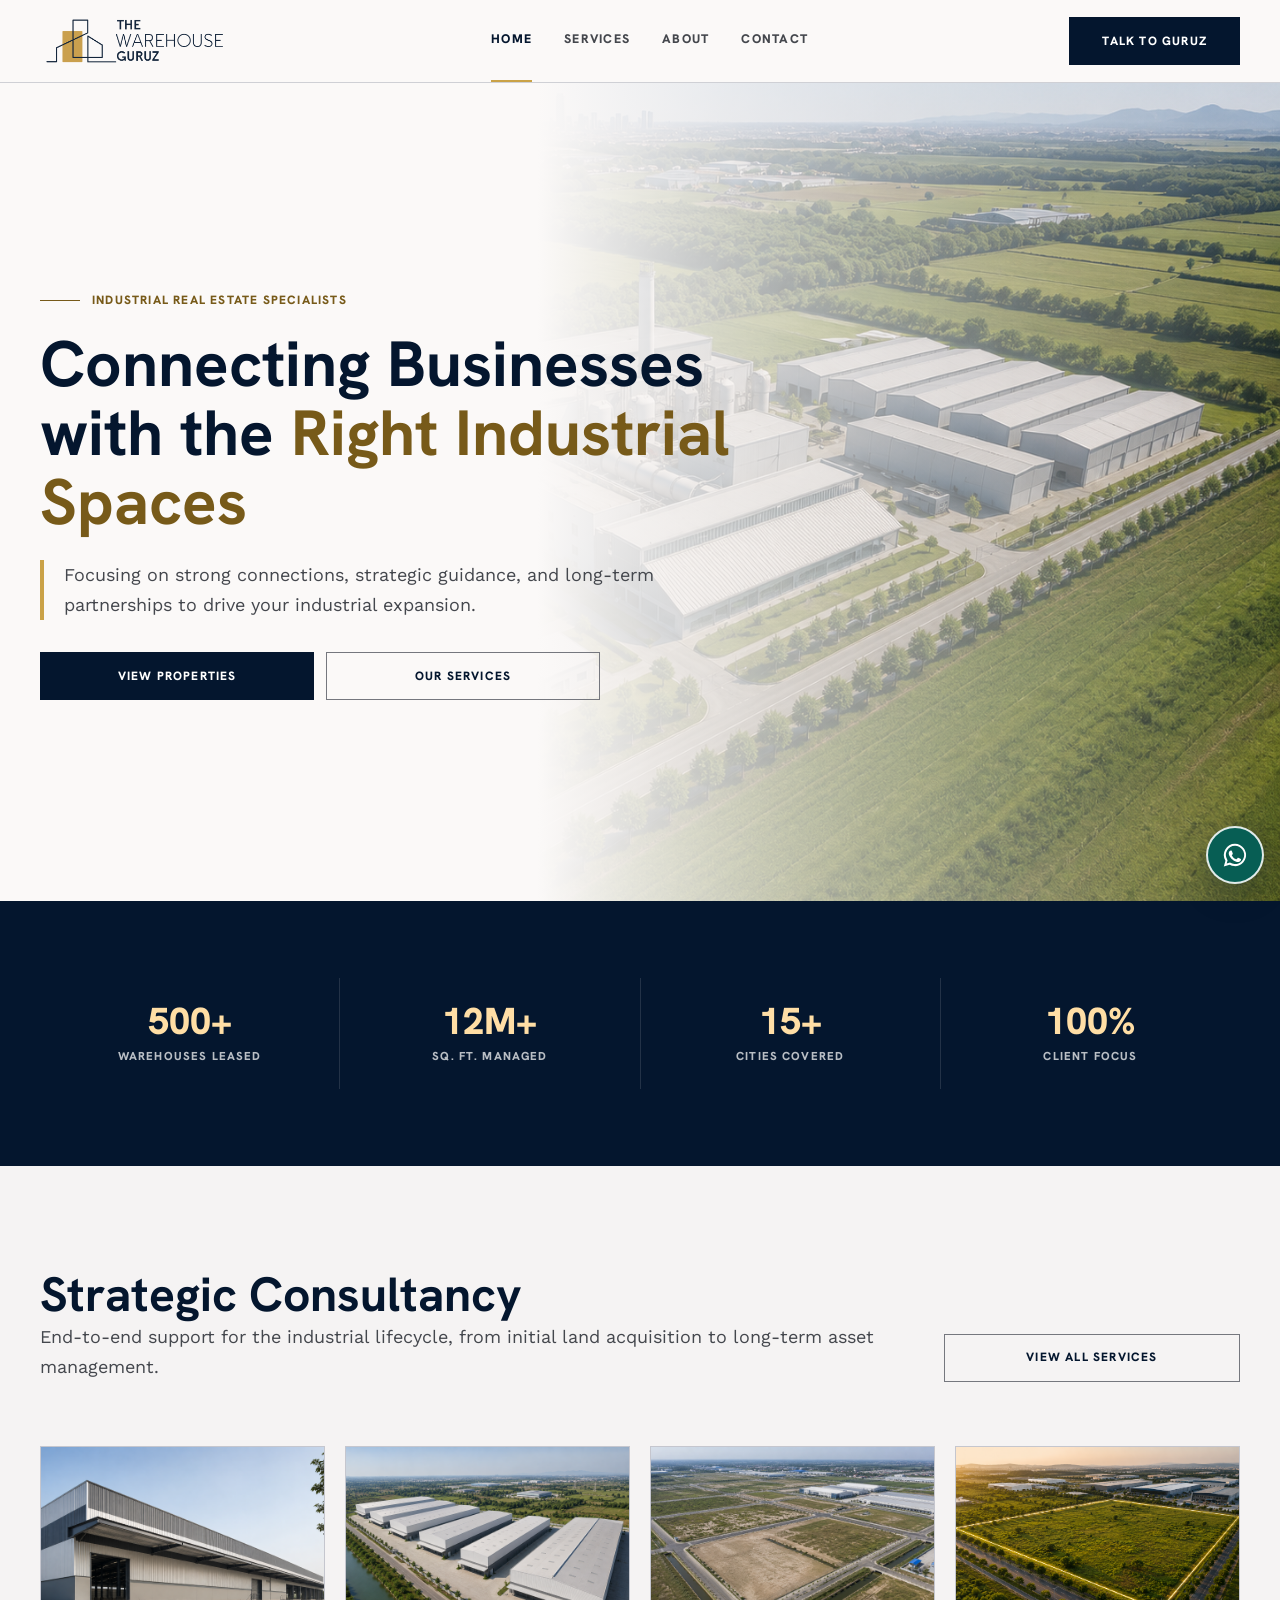
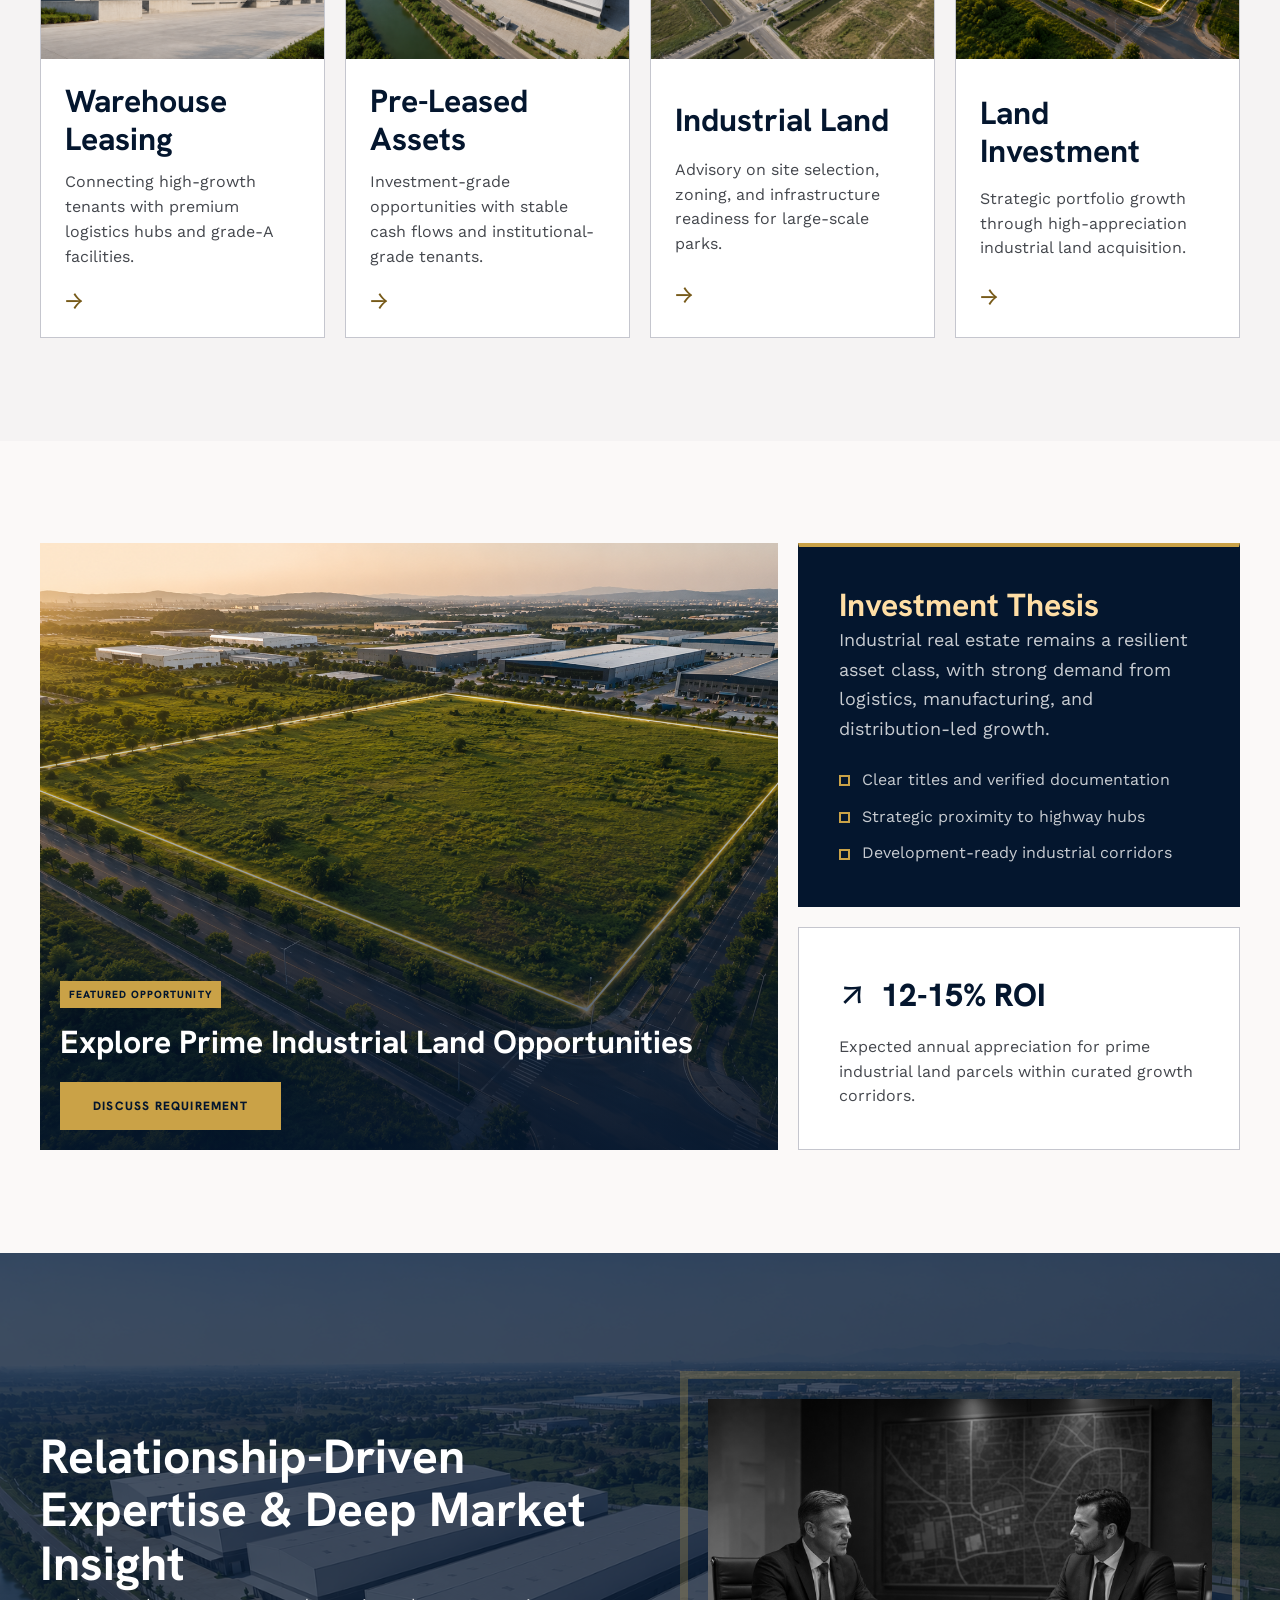
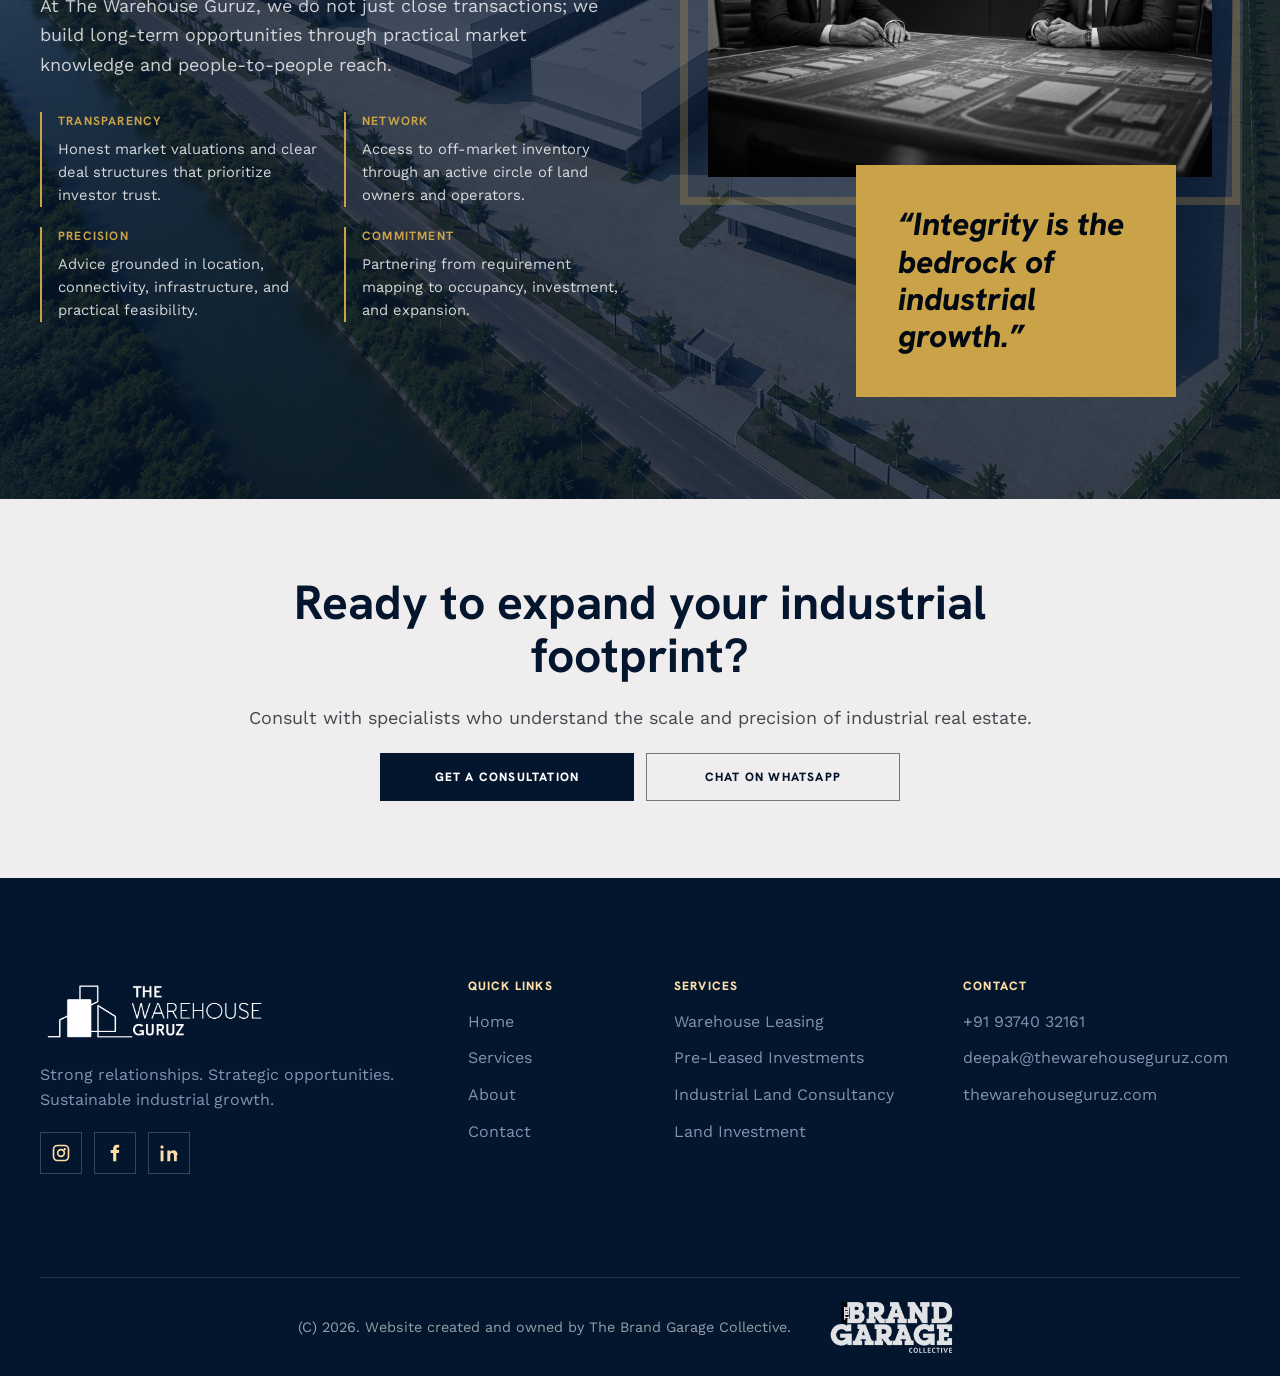
==== index.html @ d519ac79 "Initial website build" ====
<!DOCTYPE html>
<!-- Website created by MDnoob (https://github.com/MDnoob) for The Brand Garage Collective. -->
<html lang="en">
  <head>
    <meta charset="utf-8" />
    <meta name="viewport" content="width=device-width, initial-scale=1" />
    <meta
      name="description"
      content="The Warehouse Guruz connects businesses and investors with warehouse leasing, industrial land, pre-leased assets, and strategic real estate guidance across India."
    />
    <title>The Warehouse Guruz | Industrial Real Estate Specialists</title>
    <link rel="icon" type="image/png" sizes="256x256" href="./favicon-v3.png?v=20260601b" />
    <link rel="shortcut icon" href="./favicon.ico?v=20260601b" />
    <link rel="apple-touch-icon" href="./favicon-v3.png?v=20260601b" />
    <link rel="preconnect" href="https://fonts.googleapis.com" />
    <link rel="preconnect" href="https://fonts.gstatic.com" crossorigin />
    <link
      href="https://fonts.googleapis.com/css2?family=Hanken+Grotesk:wght@400;600;700;800&family=Work+Sans:wght@400;500;600;700&display=swap"
      rel="stylesheet"
    />
    <link rel="stylesheet" href="styles.css" />
    <script src="script.js" defer></script>
  </head>
  <body data-page="home">
    <a class="skip-link" href="#main">Skip to content</a>
    <header class="site-header">
      <div class="container nav">
        <a class="brand" href="index.html" aria-label="The Warehouse Guruz home">
          <img class="brand-logo" src="assets/logo/the-warehouse-guruz-logo.png" alt="The Warehouse Guruz" />
        </a>
        <nav class="nav-links" id="site-navigation" data-nav-links aria-label="Primary navigation">
          <a class="nav-link" href="index.html" data-nav="home">Home</a>
          <a class="nav-link" href="services.html" data-nav="services">Services</a>
          <a class="nav-link" href="index.html#about">About</a>
          <a class="nav-link" href="contact.html" data-nav="contact">Contact</a>
        </nav>
        <div class="nav-actions">
          <a class="btn btn-primary nav-cta" href="contact.html">Talk to Guruz</a>
          <button
            class="mobile-menu-button"
            type="button"
            aria-label="Toggle navigation"
            aria-controls="site-navigation"
            aria-expanded="false"
            data-menu-button
          >
            <span class="mobile-menu-icon" aria-hidden="true"><span></span></span>
          </button>
        </div>
      </div>
    </header>

    <main id="main">
      <section class="hero">
        <div class="hero-media" aria-hidden="true">
          <img
            src="assets/images/industrial-park-hero.png"
            alt=""
            fetchpriority="high"
          />
        </div>
        <div class="container hero-content">
          <div class="hero-copy reveal">
            <span class="eyebrow">Industrial Real Estate Specialists</span>
            <h1>Connecting Businesses with the <span>Right Industrial Spaces</span></h1>
            <p class="lead">
              Focusing on strong connections, strategic guidance, and long-term partnerships to drive your industrial expansion.
            </p>
            <div class="hero-actions">
              <a class="btn btn-primary" href="contact.html">View Properties</a>
              <a class="btn btn-outline" href="services.html">Our Services</a>
            </div>
          </div>
        </div>
      </section>

      <section class="stats-band section-tight" aria-label="The Warehouse Guruz at a glance">
        <div class="container stats-grid">
          <div class="stat">
            <div class="stat-value">500+</div>
            <div class="stat-label">Warehouses Leased</div>
          </div>
          <div class="stat">
            <div class="stat-value">12M+</div>
            <div class="stat-label">Sq. Ft. Managed</div>
          </div>
          <div class="stat">
            <div class="stat-value">15+</div>
            <div class="stat-label">Cities Covered</div>
          </div>
          <div class="stat">
            <div class="stat-value">100%</div>
            <div class="stat-label">Client Focus</div>
          </div>
        </div>
      </section>

      <section class="services-preview section">
        <div class="container">
          <div class="section-header split reveal">
            <div>
              <h2>Strategic Consultancy</h2>
              <p class="lead">
                End-to-end support for the industrial lifecycle, from initial land acquisition to long-term asset management.
              </p>
            </div>
            <a class="btn btn-outline" href="Services.html">View All Services</a>
          </div>

          <div class="service-card-grid">
            <a class="service-card reveal" href="services.html#warehouse-leasing">
              <span class="service-card-media">
                <img
                  src="assets/images/warehouse-loading-bay.png"
                  alt="Modern warehouse loading bay for leasing requirements"
                  loading="lazy"
                />
              </span>
              <span class="service-card-body">
                <h3>Warehouse Leasing</h3>
                <span class="text-muted">Connecting high-growth tenants with premium logistics hubs and grade-A facilities.</span>
                <span class="card-arrow" aria-hidden="true">→</span>
              </span>
            </a>

            <a class="service-card reveal" href="services.html#pre-leased-investments">
              <span class="service-card-media">
                <img
                  src="assets/images/logistics-warehouse-campus.png"
                  alt="Large industrial facility suited for pre-leased investment assets"
                  loading="lazy"
                />
              </span>
              <span class="service-card-body">
                <h3>Pre-Leased Assets</h3>
                <span class="text-muted">Investment-grade opportunities with stable cash flows and institutional-grade tenants.</span>
                <span class="card-arrow" aria-hidden="true">→</span>
              </span>
            </a>

            <a class="service-card reveal" href="services.html#industrial-land-consultancy">
              <span class="service-card-media">
                <img
                  src="assets/images/industrial-land-parcels.png"
                  alt="Aerial industrial land parcels for site selection consultancy"
                  loading="lazy"
                />
              </span>
              <span class="service-card-body">
                <h3>Industrial Land</h3>
                <span class="text-muted">Advisory on site selection, zoning, and infrastructure readiness for large-scale parks.</span>
                <span class="card-arrow" aria-hidden="true">→</span>
              </span>
            </a>

            <a class="service-card reveal" href="services.html#land-investment-opportunities">
              <span class="service-card-media">
                <img
                  src="assets/images/industrial-land-highlight.png"
                  alt="Marked industrial land investment plot beside logistics corridors"
                  loading="lazy"
                />
              </span>
              <span class="service-card-body">
                <h3>Land Investment</h3>
                <span class="text-muted">Strategic portfolio growth through high-appreciation industrial land acquisition.</span>
                <span class="card-arrow" aria-hidden="true">→</span>
              </span>
            </a>
          </div>
        </div>
      </section>

      <section class="section">
        <div class="container opportunity-grid">
          <div class="opportunity-media reveal">
            <img
              src="assets/images/industrial-land-highlight.png"
              alt="Industrial land investment opportunity with marked plot boundary"
              loading="lazy"
            />
            <div class="opportunity-caption">
              <span class="tag">Featured Opportunity</span>
              <h3>Explore Prime Industrial Land Opportunities</h3>
              <a class="btn btn-secondary" href="contact.html">Discuss Requirement</a>
            </div>
          </div>
          <div class="opportunity-panels">
            <div class="panel dark reveal">
              <h3>Investment Thesis</h3>
              <p class="lead">
                Industrial real estate remains a resilient asset class, with strong demand from logistics, manufacturing, and distribution-led growth.
              </p>
              <ul class="check-list">
                <li>Clear titles and verified documentation</li>
                <li>Strategic proximity to highway hubs</li>
                <li>Development-ready industrial corridors</li>
              </ul>
            </div>
            <div class="panel reveal">
              <div class="metric">
                <span class="metric-icon" aria-hidden="true">↗</span>
                <div class="metric-value">12-15% ROI</div>
              </div>
              <p class="text-muted">Expected annual appreciation for prime industrial land parcels within curated growth corridors.</p>
            </div>
          </div>
        </div>
      </section>

      <section class="about-band section" id="about">
        <div class="about-bg" aria-hidden="true">
          <img src="assets/images/logistics-warehouse-campus.png" alt="" loading="lazy" />
        </div>
        <div class="container about-content">
          <div class="about-copy reveal">
            <h2>Relationship-Driven Expertise &amp; Deep Market Insight</h2>
            <p class="lead">
              At The Warehouse Guruz, we do not just close transactions; we build long-term opportunities through practical market knowledge and people-to-people reach.
            </p>
            <div class="values-grid">
              <div class="value-item">
                <strong>Transparency</strong>
                <p>Honest market valuations and clear deal structures that prioritize investor trust.</p>
              </div>
              <div class="value-item">
                <strong>Network</strong>
                <p>Access to off-market inventory through an active circle of land owners and operators.</p>
              </div>
              <div class="value-item">
                <strong>Precision</strong>
                <p>Advice grounded in location, connectivity, infrastructure, and practical feasibility.</p>
              </div>
              <div class="value-item">
                <strong>Commitment</strong>
                <p>Partnering from requirement mapping to occupancy, investment, and expansion.</p>
              </div>
            </div>
          </div>
          <div class="about-visual reveal">
            <div class="about-frame">
              <img
                src="assets/images/relationship-boardroom.png"
                alt="Two industrial real estate advisors reviewing a strategic site map"
                loading="eager"
              />
            </div>
            <div class="quote-card">
              <blockquote>“Integrity is the bedrock of industrial growth.”</blockquote>
            </div>
          </div>
        </div>
      </section>

      <section class="cta-band section-tight">
        <div class="container cta-inner reveal">
          <h2>Ready to expand your industrial footprint?</h2>
          <p class="lead">Consult with specialists who understand the scale and precision of industrial real estate.</p>
          <div class="cta-actions">
            <a class="btn btn-primary" href="contact.html">Get a Consultation</a>
            <a class="btn btn-outline" data-whatsapp href="https://wa.me/919374032161">Chat on WhatsApp</a>
          </div>
        </div>
      </section>
    </main>

    <footer class="site-footer">
      <div class="container footer-grid">
        <div class="footer-brand">
          <img class="brand-logo footer-logo" src="assets/logo/the-warehouse-guruz-logo.png" alt="The Warehouse Guruz" />
          <p class="footer-text">Strong relationships. Strategic opportunities. Sustainable industrial growth.</p>
          <div class="social-links" aria-label="Social links">
            <a class="social-link" href="https://www.instagram.com/thewarehouseguruz/" target="_blank" rel="noopener" aria-label="The Warehouse Guruz on Instagram">
              <svg viewBox="0 0 24 24" aria-hidden="true"><path d="M7.75 2h8.5A5.76 5.76 0 0 1 22 7.75v8.5A5.76 5.76 0 0 1 16.25 22h-8.5A5.76 5.76 0 0 1 2 16.25v-8.5A5.76 5.76 0 0 1 7.75 2Zm0 2A3.75 3.75 0 0 0 4 7.75v8.5A3.75 3.75 0 0 0 7.75 20h8.5A3.75 3.75 0 0 0 20 16.25v-8.5A3.75 3.75 0 0 0 16.25 4h-8.5Zm8.75 2.1a1.4 1.4 0 1 1 0 2.8 1.4 1.4 0 0 1 0-2.8ZM12 7a5 5 0 1 1 0 10 5 5 0 0 1 0-10Zm0 2a3 3 0 1 0 0 6 3 3 0 0 0 0-6Z" fill="currentColor"/></svg>
            </a>
            <a class="social-link" href="https://www.facebook.com/profile.php?id=61590248348648" target="_blank" rel="noopener" aria-label="The Warehouse Guruz on Facebook">
              <svg viewBox="0 0 24 24" aria-hidden="true"><path d="M14 8.25V6.6c0-.8.55-1.1 1.18-1.1H17V2.2C16.68 2.16 15.58 2 14.3 2 11.62 2 9.8 3.64 9.8 6.66v1.59H6.77V12H9.8v10h3.72V12h3.08l.49-3.75H14Z" fill="currentColor"/></svg>
            </a>
            <a class="social-link" href="https://www.linkedin.com/company/the-warehouse-guruz/about/" target="_blank" rel="noopener" aria-label="The Warehouse Guruz on LinkedIn">
              <svg viewBox="0 0 24 24" aria-hidden="true"><path d="M5.35 8.98H1.9V22h3.45V8.98ZM3.62 3C2.52 3 1.65 3.82 1.65 4.9c0 1.06.85 1.9 1.93 1.9h.03c1.12 0 1.98-.84 1.98-1.9C5.57 3.82 4.73 3 3.62 3ZM22.35 14.54c0-3.99-2.13-5.84-4.98-5.84-2.29 0-3.31 1.26-3.88 2.14V8.98h-3.45c.04 1.22 0 13.02 0 13.02h3.45v-7.27c0-.39.03-.78.14-1.06.31-.78 1-1.59 2.17-1.59 1.53 0 2.14 1.17 2.14 2.88V22h3.45l-.04-7.46Z" fill="currentColor"/></svg>
            </a>
          </div>
        </div>
        <div>
          <h2 class="footer-title">Quick Links</h2>
          <ul class="footer-list">
            <li><a class="footer-link" href="index.html">Home</a></li>
            <li><a class="footer-link" href="services.html">Services</a></li>
            <li><a class="footer-link" href="index.html#about">About</a></li>
            <li><a class="footer-link" href="contact.html">Contact</a></li>
          </ul>
        </div>
        <div>
          <h2 class="footer-title">Services</h2>
          <ul class="footer-list">
            <li><a class="footer-link" href="services.html#warehouse-leasing">Warehouse Leasing</a></li>
            <li><a class="footer-link" href="services.html#pre-leased-investments">Pre-Leased Investments</a></li>
            <li><a class="footer-link" href="services.html#industrial-land-consultancy">Industrial Land Consultancy</a></li>
            <li><a class="footer-link" href="services.html#land-investment-opportunities">Land Investment</a></li>
          </ul>
        </div>
        <div>
          <h2 class="footer-title">Contact</h2>
          <ul class="footer-list">
            <li><a class="footer-contact" href="tel:+919374032161">+91 93740 32161</a></li>
            <li><a class="footer-contact" href="mailto:deepak@thewarehouseguruz.com">deepak@thewarehouseguruz.com</a></li>
            <li><a class="footer-contact" href="https://www.thewarehouseguruz.com" target="_blank" rel="noopener">thewarehouseguruz.com</a></li>
          </ul>
        </div>
      </div>
      <div class="container footer-bottom">
        <span>(C) 2026. Website created and owned by The Brand Garage Collective.</span>
        <img class="creator-logo" src="assets/logo/the-brand-garage-collective-logo.png" alt="The Brand Garage Collective" />
      </div>
    </footer>

    <a class="whatsapp-float" data-whatsapp href="https://wa.me/919374032161" aria-label="Chat with The Warehouse Guruz on WhatsApp">
      <svg viewBox="0 0 32 32" aria-hidden="true" focusable="false">
        <path
          fill="currentColor"
          d="M16.04 3.2A12.75 12.75 0 0 0 5.1 22.5L3.2 29l6.67-1.78A12.76 12.76 0 1 0 16.04 3.2Zm0 2.32a10.43 10.43 0 1 1-5.3 19.41l-.38-.23-3.86 1.03 1.04-3.75-.25-.4A10.43 10.43 0 0 1 16.04 5.52Zm-5.08 5.52c-.23 0-.6.09-.92.44-.32.35-1.2 1.18-1.2 2.87s1.23 3.33 1.4 3.56c.17.23 2.38 3.8 5.88 5.17 2.9 1.14 3.5.91 4.13.85.63-.06 2.03-.83 2.31-1.63.29-.8.29-1.49.2-1.63-.08-.14-.32-.23-.66-.4-.35-.17-2.03-1-2.35-1.12-.32-.12-.55-.17-.78.17-.23.35-.9 1.12-1.1 1.35-.2.23-.4.26-.75.09-.35-.17-1.46-.54-2.78-1.72-1.03-.92-1.72-2.05-1.92-2.4-.2-.35-.02-.54.15-.71.15-.15.35-.4.52-.6.17-.2.23-.35.35-.58.12-.23.06-.43-.03-.6-.09-.17-.78-1.88-1.07-2.58-.28-.67-.57-.58-.78-.59h-.6Z"
        />
      </svg>
    </a>
  </body>
</html>
---- styles.css ----
:root {
  --color-bg: #fbf9f8;
  --color-surface: #ffffff;
  --color-surface-soft: #f5f3f3;
  --color-surface-muted: #efeded;
  --color-text: #1b1c1c;
  --color-muted: #44474d;
  --color-border: #c5c6ce;
  --color-outline: #75777e;
  --color-primary: #04162e;
  --color-primary-soft: #1a2b44;
  --color-primary-muted: #8292b0;
  --color-gold: #caa247;
  --color-gold-dark: #775a19;
  --color-gold-soft: #ffdea5;
  --color-whatsapp: #075e54;
  --shadow-crisp: 0 10px 24px rgba(4, 22, 46, 0.12);
  --container: 1440px;
  --space-1: 0.25rem;
  --space-2: 0.5rem;
  --space-3: 0.75rem;
  --space-4: 1rem;
  --space-5: 1.25rem;
  --space-6: 1.5rem;
  --space-8: 2rem;
  --space-10: 2.5rem;
  --space-12: 3rem;
  --space-16: 4rem;
  --space-20: 5rem;
  --radius: 0;
  --transition: 180ms ease;
  --header-height: 74px;
}

*,
*::before,
*::after {
  box-sizing: border-box;
}

html {
  min-width: 320px;
  scroll-behavior: smooth;
}

body {
  margin: 0;
  background: var(--color-bg);
  color: var(--color-text);
  font-family: "Work Sans", Arial, sans-serif;
  font-size: 16px;
  line-height: 1.55;
  text-rendering: optimizeLegibility;
}

body.nav-open {
  overflow: hidden;
}

img,
svg {
  display: block;
  max-width: 100%;
}

img {
  height: auto;
}

a {
  color: inherit;
  text-decoration: none;
}

button,
input,
select,
textarea {
  font: inherit;
}

button {
  cursor: pointer;
}

:focus-visible {
  outline: 3px solid var(--color-gold);
  outline-offset: 3px;
}

::selection {
  background: var(--color-gold-soft);
  color: var(--color-primary);
}

.skip-link {
  position: absolute;
  left: 1rem;
  top: 1rem;
  z-index: 999;
  transform: translateY(-160%);
  background: var(--color-primary);
  color: #fff;
  padding: 0.75rem 1rem;
  font-weight: 700;
}

.skip-link:focus {
  transform: translateY(0);
}

.container {
  width: min(100% - 40px, var(--container));
  margin-inline: auto;
}

.section {
  padding-block: clamp(3.5rem, 8vw, 7.5rem);
}

.section-tight {
  padding-block: clamp(2.75rem, 6vw, 5rem);
}

.section-header {
  display: grid;
  gap: var(--space-4);
  margin-bottom: clamp(2rem, 6vw, 4rem);
}

.section-header.split {
  align-items: end;
}

.section-header.centered {
  justify-items: center;
  text-align: center;
}

.eyebrow {
  display: inline-flex;
  align-items: center;
  gap: var(--space-3);
  color: var(--color-gold-dark);
  font-family: "Hanken Grotesk", Arial, sans-serif;
  font-size: 0.75rem;
  font-weight: 800;
  letter-spacing: 0.1em;
  line-height: 1.3;
  text-transform: uppercase;
}

.eyebrow::before {
  content: "";
  width: 40px;
  height: 1px;
  background: currentColor;
}

h1,
h2,
h3,
h4,
p {
  margin: 0;
}

h1,
h2,
h3,
h4,
.brand-text,
.stat-value {
  font-family: "Hanken Grotesk", Arial, sans-serif;
}

h1 {
  font-size: clamp(2.35rem, 12vw, 4rem);
  line-height: 1.08;
  letter-spacing: 0;
}

h2 {
  color: var(--color-primary);
  font-size: clamp(2rem, 8vw, 3rem);
  line-height: 1.12;
  letter-spacing: 0;
}

h3 {
  color: var(--color-primary);
  font-size: clamp(1.35rem, 5vw, 2rem);
  line-height: 1.18;
}

h4 {
  font-size: 1.35rem;
  line-height: 1.25;
}

.lead {
  color: var(--color-muted);
  font-size: clamp(1rem, 4vw, 1.125rem);
  line-height: 1.65;
}

.text-muted {
  color: var(--color-muted);
}

.site-header {
  position: sticky;
  top: 0;
  z-index: 80;
  border-bottom: 1px solid rgba(197, 198, 206, 0.8);
  background: rgba(251, 249, 248, 0.96);
  backdrop-filter: blur(16px);
}

.site-header.is-scrolled {
  box-shadow: 0 5px 18px rgba(4, 22, 46, 0.08);
}

.nav {
  min-height: var(--header-height);
  display: flex;
  align-items: center;
  justify-content: space-between;
  gap: var(--space-4);
}

.brand {
  display: inline-flex;
  align-items: center;
  gap: var(--space-3);
  min-width: 0;
}

.brand-logo {
  width: min(190px, 48vw);
  height: auto;
}

.brand-logo.footer-logo {
  width: min(230px, 72vw);
  filter: brightness(0) invert(1);
}

.nav-links {
  position: fixed;
  inset: var(--header-height) 0 auto 0;
  display: grid;
  gap: var(--space-2);
  padding: var(--space-5) 20px var(--space-6);
  border-bottom: 1px solid var(--color-border);
  background: var(--color-bg);
  box-shadow: var(--shadow-crisp);
  opacity: 0;
  pointer-events: none;
  transform: translateY(-120%);
  visibility: hidden;
  transition: opacity var(--transition), transform var(--transition);
}

.nav-links.is-open {
  opacity: 1;
  pointer-events: auto;
  transform: translateY(0);
  visibility: visible;
}

.nav-link {
  display: inline-flex;
  align-items: center;
  min-height: 48px;
  border-bottom: 2px solid transparent;
  color: var(--color-muted);
  font-family: "Hanken Grotesk", Arial, sans-serif;
  font-size: 0.78rem;
  font-weight: 800;
  letter-spacing: 0.1em;
  text-transform: uppercase;
}

.nav-link:hover,
.nav-link[aria-current="page"] {
  color: var(--color-primary);
  border-color: var(--color-gold);
}

.nav-actions {
  display: flex;
  align-items: center;
  gap: var(--space-3);
}

.mobile-menu-button {
  width: 48px;
  height: 48px;
  display: inline-grid;
  place-items: center;
  border: 1px solid var(--color-border);
  background: transparent;
  color: var(--color-primary);
}

.mobile-menu-icon {
  position: relative;
  width: 22px;
  height: 14px;
}

.mobile-menu-icon::before,
.mobile-menu-icon::after,
.mobile-menu-icon span {
  content: "";
  position: absolute;
  left: 0;
  width: 100%;
  height: 2px;
  background: currentColor;
  transition: transform var(--transition), opacity var(--transition), top var(--transition);
}

.mobile-menu-icon::before {
  top: 0;
}

.mobile-menu-icon span {
  top: 6px;
}

.mobile-menu-icon::after {
  top: 12px;
}

.mobile-menu-button[aria-expanded="true"] .mobile-menu-icon::before {
  top: 6px;
  transform: rotate(45deg);
}

.mobile-menu-button[aria-expanded="true"] .mobile-menu-icon span {
  opacity: 0;
}

.mobile-menu-button[aria-expanded="true"] .mobile-menu-icon::after {
  top: 6px;
  transform: rotate(-45deg);
}

.btn {
  display: inline-flex;
  align-items: center;
  justify-content: center;
  min-height: 48px;
  gap: var(--space-2);
  border: 1px solid transparent;
  padding: 0.85rem 1.2rem;
  color: var(--color-primary);
  font-family: "Hanken Grotesk", Arial, sans-serif;
  font-size: 0.75rem;
  font-weight: 800;
  letter-spacing: 0.1em;
  line-height: 1.2;
  text-align: center;
  text-transform: uppercase;
  transition: background var(--transition), color var(--transition), border-color var(--transition), transform var(--transition);
}

.btn:hover {
  transform: translateY(-1px);
}

.btn:active {
  transform: translateY(0) scale(0.98);
}

.btn-primary {
  background: var(--color-primary);
  color: #fff;
}

.btn-primary:hover {
  background: var(--color-primary-soft);
}

@media (hover: hover) and (pointer: fine) {
  .nav-cta:hover {
    border-color: var(--color-gold);
    background: var(--color-gold);
    color: var(--color-primary);
  }
}

.btn-secondary {
  background: var(--color-gold);
  color: var(--color-primary);
}

.btn-secondary:hover {
  background: var(--color-gold-soft);
}

.btn-outline {
  border-color: var(--color-outline);
  background: transparent;
}

.btn-outline:hover {
  background: var(--color-surface-muted);
}

.nav .btn-primary {
  display: none;
}

.hero {
  position: relative;
  min-height: calc(100svh - var(--header-height));
  display: grid;
  align-items: stretch;
  overflow: hidden;
  background: var(--color-surface);
}

.hero-media {
  position: absolute;
  inset: 0;
  z-index: 0;
}

.hero-media img {
  width: 100%;
  height: 100%;
  object-fit: cover;
  object-position: 72% center;
}

.hero-media::after {
  content: "";
  position: absolute;
  inset: 0;
  background:
    linear-gradient(180deg, rgba(251, 249, 248, 0.92) 0%, rgba(251, 249, 248, 0.76) 42%, rgba(251, 249, 248, 0.98) 100%),
    linear-gradient(90deg, rgba(251, 249, 248, 0.98) 0%, rgba(251, 249, 248, 0.56) 72%, rgba(251, 249, 248, 0.1) 100%);
}

.hero-content {
  position: relative;
  z-index: 1;
  display: grid;
  align-content: center;
  gap: var(--space-6);
  min-height: calc(100svh - var(--header-height));
  padding-block: clamp(3rem, 10vw, 7rem);
}

.hero-copy {
  max-width: 740px;
}

.hero h1 {
  color: var(--color-primary);
  margin-top: var(--space-5);
}

.hero h1 span {
  color: var(--color-gold-dark);
}

.hero .lead {
  max-width: 620px;
  margin-top: var(--space-6);
  padding-left: var(--space-5);
  border-left: 4px solid var(--color-gold);
}

.hero-actions {
  display: grid;
  grid-template-columns: 1fr;
  gap: var(--space-3);
  margin-top: var(--space-8);
  max-width: 460px;
}

.stats-band {
  background: var(--color-primary);
  color: #fff;
}

.stats-grid {
  display: grid;
  grid-template-columns: repeat(2, minmax(0, 1fr));
  gap: 1px;
  background: rgba(255, 255, 255, 0.12);
}

.stat {
  background: var(--color-primary);
  padding: var(--space-6) var(--space-4);
  text-align: center;
}

.stat-value {
  color: var(--color-gold-soft);
  font-size: clamp(1.75rem, 8vw, 2.35rem);
  font-weight: 800;
  line-height: 1;
}

.stat-label {
  margin-top: var(--space-2);
  color: rgba(255, 255, 255, 0.72);
  font-family: "Hanken Grotesk", Arial, sans-serif;
  font-size: 0.72rem;
  font-weight: 800;
  letter-spacing: 0.1em;
  text-transform: uppercase;
}

.services-preview {
  background: var(--color-surface-soft);
}

.service-card-grid {
  display: grid;
  gap: var(--space-5);
}

.service-card {
  display: grid;
  min-height: 100%;
  border: 1px solid var(--color-border);
  background: var(--color-surface);
  transition: border-color var(--transition), transform var(--transition);
}

.service-card:hover {
  border-color: var(--color-primary);
  transform: translateY(-2px);
}

.service-card-media {
  aspect-ratio: 4 / 3;
  overflow: hidden;
}

.service-card-media img,
.service-media img,
.opportunity-media img,
.about-bg img {
  width: 100%;
  height: 100%;
  object-fit: cover;
  transition: transform 600ms ease;
}

.service-card:hover img {
  transform: scale(1.04);
}

.service-card-body {
  display: grid;
  gap: var(--space-3);
  padding: var(--space-6);
}

.card-arrow {
  margin-top: var(--space-2);
  color: var(--color-gold-dark);
  font-size: 1.5rem;
  line-height: 1;
}

.opportunity-grid {
  display: grid;
  gap: var(--space-5);
}

.opportunity-media {
  position: relative;
  min-height: 430px;
  overflow: hidden;
  background: var(--color-primary);
}

.opportunity-media::after {
  content: "";
  position: absolute;
  inset: 0;
  background: linear-gradient(180deg, transparent 15%, rgba(4, 22, 46, 0.88) 100%);
}

.opportunity-caption {
  position: absolute;
  inset: auto var(--space-5) var(--space-5) var(--space-5);
  z-index: 1;
  color: #fff;
}

.tag {
  display: inline-flex;
  margin-bottom: var(--space-4);
  background: var(--color-gold);
  color: var(--color-primary);
  padding: 0.35rem 0.55rem;
  font-family: "Hanken Grotesk", Arial, sans-serif;
  font-size: 0.65rem;
  font-weight: 800;
  letter-spacing: 0.1em;
  text-transform: uppercase;
}

.opportunity-caption h3 {
  color: #fff;
  margin-bottom: var(--space-5);
}

.opportunity-panels {
  display: grid;
  gap: var(--space-5);
}

.panel {
  border: 1px solid var(--color-border);
  background: var(--color-surface);
  padding: var(--space-6);
}

.panel.dark {
  border-color: var(--color-primary);
  border-top: 4px solid var(--color-gold);
  background: var(--color-primary);
  color: #fff;
}

.panel.dark h3,
.panel.dark h4 {
  color: var(--color-gold-soft);
}

.panel.dark .lead,
.panel.dark p,
.panel.dark li {
  color: rgba(255, 255, 255, 0.78);
}

.check-list {
  display: grid;
  gap: var(--space-3);
  padding: 0;
  margin: var(--space-6) 0 0;
  list-style: none;
}

.check-list li {
  display: flex;
  align-items: flex-start;
  gap: var(--space-3);
}

.check-list li::before {
  content: "";
  flex: 0 0 11px;
  width: 11px;
  height: 11px;
  margin-top: 0.45rem;
  border: 2px solid var(--color-gold);
  background: transparent;
}

.metric {
  display: flex;
  align-items: center;
  gap: var(--space-4);
  margin-bottom: var(--space-3);
}

.metric-icon {
  color: var(--color-primary);
  font-size: 2.2rem;
}

.metric-value {
  color: var(--color-primary);
  font-family: "Hanken Grotesk", Arial, sans-serif;
  font-size: 2rem;
  font-weight: 800;
}

.about-band {
  position: relative;
  overflow: hidden;
  background: var(--color-primary);
  color: #fff;
}

.about-bg {
  position: absolute;
  inset: 0;
  opacity: 0.28;
}

.about-content {
  position: relative;
  z-index: 1;
  display: grid;
  gap: var(--space-8);
  align-items: center;
}

.about-content h2 {
  color: #fff;
  max-width: 560px;
}

.about-content .lead {
  color: rgba(255, 255, 255, 0.78);
  max-width: 620px;
}

.values-grid {
  display: grid;
  grid-template-columns: repeat(2, minmax(0, 1fr));
  gap: var(--space-5) var(--space-6);
  margin-top: var(--space-8);
}

.value-item {
  border-left: 2px solid var(--color-gold);
  padding-left: var(--space-4);
}

.value-item strong {
  display: block;
  margin-bottom: var(--space-2);
  color: var(--color-gold);
  font-family: "Hanken Grotesk", Arial, sans-serif;
  font-size: 0.75rem;
  letter-spacing: 0.1em;
  text-transform: uppercase;
}

.value-item p {
  color: rgba(255, 255, 255, 0.82);
  font-size: 0.92rem;
  line-height: 1.55;
}

.about-visual {
  position: relative;
  display: grid;
  justify-items: end;
  padding: var(--space-4) 0 0 var(--space-4);
}

.about-frame {
  width: min(100%, 560px);
  border: 8px solid rgba(202, 162, 71, 0.26);
  padding: var(--space-5);
}

.about-frame img {
  width: 100%;
  aspect-ratio: 4 / 3;
  object-fit: cover;
  object-position: center;
  filter: grayscale(1);
}

.quote-card {
  width: min(78%, 320px);
  margin-top: calc(var(--space-10) * -1);
  margin-right: clamp(0rem, 5vw, 6rem);
  background: var(--color-gold);
  color: #020912;
  padding: clamp(1.5rem, 5vw, 2.6rem);
  position: relative;
  z-index: 2;
}

.quote-card blockquote {
  margin: 0;
  font-family: "Hanken Grotesk", Arial, sans-serif;
  font-size: clamp(1.35rem, 5vw, 2rem);
  font-style: italic;
  font-weight: 800;
  line-height: 1.16;
}

.cta-band {
  background: var(--color-surface-muted);
  text-align: center;
}

.cta-inner {
  max-width: 840px;
  margin-inline: auto;
  display: grid;
  gap: var(--space-5);
}

.cta-actions {
  display: grid;
  gap: var(--space-3);
  margin-inline: auto;
  width: min(100%, 520px);
}

.page-hero {
  position: relative;
  overflow: hidden;
  background: var(--color-surface-muted);
}

.page-hero::before {
  content: "";
  position: absolute;
  inset: 0;
  opacity: 0.42;
  background-image:
    linear-gradient(rgba(4, 22, 46, 0.08) 1px, transparent 1px),
    linear-gradient(90deg, rgba(4, 22, 46, 0.08) 1px, transparent 1px);
  background-size: 42px 42px;
}

.page-hero.dark {
  background: var(--color-primary);
  color: #fff;
}

.page-hero.dark h1 {
  color: #fff;
}

.page-hero.dark .lead {
  color: var(--color-primary-muted);
}

.page-hero-content {
  position: relative;
  z-index: 1;
  display: grid;
  gap: var(--space-6);
  padding-block: clamp(4rem, 10vw, 7.5rem);
  text-align: center;
}

.page-hero-content .lead {
  max-width: 760px;
  margin-inline: auto;
}

.service-detail {
  scroll-margin-top: calc(var(--header-height) + 24px);
}

.service-detail.alt {
  background: var(--color-surface-muted);
}

.service-detail-grid {
  display: grid;
  gap: var(--space-5);
  align-items: stretch;
}

.service-media {
  min-height: 260px;
  overflow: hidden;
}

.service-copy {
  display: grid;
  align-content: center;
  gap: var(--space-5);
  border: 1px solid var(--color-border);
  background: var(--color-surface);
  padding: var(--space-6);
}

.service-copy.dark {
  border-color: var(--color-primary);
  background: var(--color-primary);
  color: #fff;
}

.service-copy.dark h2 {
  color: #fff;
}

.service-copy.dark .lead,
.service-copy.dark p {
  color: var(--color-primary-muted);
}

.service-number {
  color: var(--color-gold-dark);
  font-family: "Hanken Grotesk", Arial, sans-serif;
  font-size: 0.75rem;
  font-weight: 800;
  letter-spacing: 0.16em;
  text-transform: uppercase;
}

.service-copy.dark .service-number {
  color: var(--color-gold-soft);
}

.process-grid {
  display: grid;
  gap: var(--space-8);
}

.process-step {
  position: relative;
  display: grid;
  gap: var(--space-4);
  text-align: center;
}

.process-number {
  width: 82px;
  height: 82px;
  display: grid;
  place-items: center;
  margin-inline: auto;
  border: 2px solid var(--color-gold);
  background: var(--color-surface);
  color: var(--color-gold-dark);
  font-family: "Hanken Grotesk", Arial, sans-serif;
  font-size: 1.5rem;
  font-weight: 800;
}

.contact-grid {
  display: grid;
  gap: var(--space-8);
}

.contact-details {
  display: grid;
  gap: var(--space-8);
  align-content: start;
}

.contact-list {
  display: grid;
  gap: var(--space-5);
}

.contact-item {
  display: grid;
  grid-template-columns: 34px 1fr;
  gap: var(--space-4);
  align-items: start;
}

.contact-icon {
  width: 34px;
  height: 34px;
  display: grid;
  place-items: center;
  border: 1px solid var(--color-gold);
  color: var(--color-gold-dark);
  font-size: 1.1rem;
}

.contact-label {
  color: var(--color-muted);
  font-family: "Hanken Grotesk", Arial, sans-serif;
  font-size: 0.72rem;
  font-weight: 800;
  letter-spacing: 0.1em;
  text-transform: uppercase;
}

.contact-value {
  display: inline-flex;
  margin-top: 0.2rem;
  color: var(--color-primary);
  font-size: 1.05rem;
  font-weight: 800;
  overflow-wrap: anywhere;
}

.contact-value:hover {
  color: var(--color-gold-dark);
}

.map-embed {
  width: 100%;
  aspect-ratio: 4 / 3;
  border: 1px solid var(--color-border);
  background: var(--color-surface-muted);
  overflow: hidden;
}

.map-embed iframe {
  width: 100%;
  height: 100%;
  border: 0;
  display: block;
  filter: grayscale(0.35);
}

.contact-address {
  display: block;
  font-weight: 700;
  line-height: 1.55;
}

.form-card {
  border: 1px solid var(--color-border);
  background: var(--color-surface);
  padding: var(--space-6);
}

.contact-form {
  display: grid;
  gap: var(--space-5);
}

.form-honeypot {
  position: absolute;
  left: -10000px;
  width: 1px;
  height: 1px;
  opacity: 0;
  pointer-events: none;
}

.form-grid {
  display: grid;
  gap: var(--space-5);
}

.field {
  display: grid;
  gap: var(--space-2);
}

.field.full {
  grid-column: 1 / -1;
}

label {
  color: var(--color-muted);
  font-family: "Hanken Grotesk", Arial, sans-serif;
  font-size: 0.72rem;
  font-weight: 800;
  letter-spacing: 0.1em;
  text-transform: uppercase;
}

input,
select,
textarea {
  width: 100%;
  border: 1px solid var(--color-border);
  border-radius: var(--radius);
  background: var(--color-surface);
  color: var(--color-text);
  padding: 0.95rem 1rem;
}

textarea {
  min-height: 128px;
  resize: vertical;
}

input:focus,
select:focus,
textarea:focus {
  border-color: var(--color-primary);
  outline: 2px solid rgba(4, 22, 46, 0.16);
  outline-offset: 0;
}

.form-status {
  display: none;
  border-left: 4px solid var(--color-gold);
  background: var(--color-surface-soft);
  color: var(--color-muted);
  padding: var(--space-4);
}

.form-status.is-visible {
  display: block;
}

.form-status[data-type="success"] {
  border-left-color: #0f7a4f;
}

.form-status[data-type="error"] {
  border-left-color: #ba1a1a;
}

.instant-cta {
  display: grid;
  gap: var(--space-3);
  justify-items: center;
  margin-top: var(--space-6);
  padding-top: var(--space-6);
  border-top: 1px solid var(--color-border);
  text-align: center;
}

.inline-whatsapp {
  color: var(--color-primary);
  font-weight: 800;
}

.inline-whatsapp:hover {
  color: var(--color-gold-dark);
}

.site-footer {
  background: var(--color-primary);
  color: #fff;
}

.footer-grid {
  display: grid;
  gap: var(--space-10);
  padding-block: clamp(3.5rem, 8vw, 7rem);
}

.footer-brand {
  display: grid;
  gap: var(--space-5);
  max-width: 430px;
}

.footer-text,
.footer-link,
.footer-contact {
  color: var(--color-primary-muted);
}

.footer-title {
  margin-bottom: var(--space-4);
  color: var(--color-gold-soft);
  font-family: "Hanken Grotesk", Arial, sans-serif;
  font-size: 0.75rem;
  font-weight: 800;
  letter-spacing: 0.1em;
  text-transform: uppercase;
}

.footer-list {
  display: grid;
  gap: var(--space-3);
  padding: 0;
  margin: 0;
  list-style: none;
}

.social-links {
  display: flex;
  flex-wrap: wrap;
  gap: var(--space-3);
}

.social-link {
  width: 42px;
  height: 42px;
  display: grid;
  place-items: center;
  border: 1px solid rgba(255, 255, 255, 0.2);
  color: var(--color-gold-soft);
  transition: background var(--transition), color var(--transition), border-color var(--transition), transform var(--transition);
}

.social-link svg {
  width: 20px;
  height: 20px;
}

.social-link:hover,
.social-link:focus-visible {
  border-color: var(--color-gold-soft);
  background: rgba(255, 255, 255, 0.08);
  color: #fff;
  transform: translateY(-1px);
}

.footer-link:hover,
.footer-contact:hover {
  color: #fff;
  text-decoration: underline;
  text-underline-offset: 0.25em;
}

.footer-bottom {
  border-top: 1px solid rgba(255, 255, 255, 0.12);
  padding-block: var(--space-5);
  color: rgba(255, 255, 255, 0.58);
  font-size: 0.9rem;
  display: flex;
  flex-direction: column;
  align-items: center;
  justify-content: center;
  gap: var(--space-3);
  text-align: center;
}

.creator-logo {
  width: min(180px, 64vw);
  max-height: 58px;
  object-fit: contain;
  filter: grayscale(1) invert(1) contrast(1.65) brightness(1.08);
  opacity: 0.88;
}

.whatsapp-float {
  position: fixed;
  right: max(16px, env(safe-area-inset-right));
  bottom: max(16px, env(safe-area-inset-bottom));
  z-index: 90;
  width: 58px;
  height: 58px;
  display: grid;
  place-items: center;
  border: 2px solid rgba(255, 255, 255, 0.88);
  border-radius: 50%;
  background: var(--color-whatsapp);
  color: #fff;
  box-shadow: 0 12px 28px rgba(4, 22, 46, 0.28);
  transition: transform var(--transition), box-shadow var(--transition);
}

.whatsapp-float:hover,
.whatsapp-float:focus-visible {
  transform: translateY(-2px) scale(1.04);
  box-shadow: 0 16px 34px rgba(4, 22, 46, 0.34);
  background: #064c43;
}

.whatsapp-float svg {
  width: 28px;
  height: 28px;
}

.reveal {
  opacity: 0;
  transform: translateY(24px);
  transition: opacity 560ms ease, transform 560ms ease;
}

.reveal.is-visible {
  opacity: 1;
  transform: translateY(0);
}

@media (prefers-reduced-motion: reduce) {
  *,
  *::before,
  *::after {
    scroll-behavior: auto !important;
    transition-duration: 0.01ms !important;
    animation-duration: 0.01ms !important;
    animation-iteration-count: 1 !important;
  }

  .reveal {
    opacity: 1;
    transform: none;
  }
}

@media (min-width: 560px) {
  .hero-actions,
  .cta-actions {
    grid-template-columns: repeat(2, minmax(0, 1fr));
  }

  .form-grid {
    grid-template-columns: repeat(2, minmax(0, 1fr));
  }
}

@media (min-width: 768px) {
  .container {
    width: min(100% - 80px, var(--container));
  }

  .nav .btn-primary {
    display: inline-flex;
  }

  .service-card-grid {
    grid-template-columns: repeat(2, minmax(0, 1fr));
  }

  .stats-grid {
    grid-template-columns: repeat(4, minmax(0, 1fr));
  }

  .values-grid,
  .process-grid {
    grid-template-columns: repeat(2, minmax(0, 1fr));
  }

  .service-media {
    min-height: 420px;
  }

  .contact-grid {
    grid-template-columns: 0.88fr 1.12fr;
    align-items: start;
  }

  .footer-grid {
    grid-template-columns: 1.4fr 0.8fr 1fr;
  }
}

@media (min-width: 980px) {
  .mobile-menu-button {
    display: none;
  }

  .nav-links {
    position: static;
    display: flex;
    align-items: center;
    gap: var(--space-8);
    padding: 0;
    border: 0;
    background: transparent;
    box-shadow: none;
    opacity: 1;
    pointer-events: auto;
    transform: none;
    visibility: visible;
  }

  .nav-link {
    min-height: var(--header-height);
  }

  .hero-media::after {
    background: linear-gradient(90deg, rgba(251, 249, 248, 1) 0%, rgba(251, 249, 248, 1) 42%, rgba(251, 249, 248, 0.55) 68%, rgba(251, 249, 248, 0.04) 100%);
  }

  .hero-content {
    min-height: min(820px, calc(100svh - var(--header-height)));
  }

  .section-header.split {
    grid-template-columns: minmax(0, 0.9fr) auto;
  }

  .service-card-grid {
    grid-template-columns: repeat(4, minmax(0, 1fr));
  }

  .opportunity-grid {
    grid-template-columns: 1.25fr 0.75fr;
  }

  .about-content {
    grid-template-columns: minmax(0, 0.92fr) minmax(420px, 0.92fr);
  }

  .opportunity-panels {
    grid-template-rows: 1fr auto;
  }

  .service-detail-grid {
    grid-template-columns: 7fr 5fr;
  }

  .service-detail-grid.reverse {
    grid-template-columns: 5fr 7fr;
  }

  .service-detail-grid.reverse .service-copy {
    order: 1;
  }

  .service-detail-grid.reverse .service-media {
    order: 2;
  }

  .service-copy {
    padding: clamp(2.5rem, 4vw, 4rem);
  }

  .process-grid {
    grid-template-columns: repeat(4, minmax(0, 1fr));
    position: relative;
  }

  .process-grid::before {
    content: "";
    position: absolute;
    top: 41px;
    left: 10%;
    right: 10%;
    height: 1px;
    background: var(--color-border);
  }

  .process-step {
    z-index: 1;
  }

  .footer-grid {
    grid-template-columns: 1.4fr 0.6fr 0.9fr 1fr;
  }

  .footer-bottom {
    flex-direction: row;
  }
}

@media (max-width: 767px) {
  .section {
    padding-block: 3.25rem;
  }

  .section-tight {
    padding-block: 2.5rem;
  }

  .hero {
    min-height: auto;
  }

  .hero-content {
    min-height: calc(100svh - var(--header-height));
  }

  .service-card-body .text-muted {
    display: none;
  }

  .service-card-body {
    gap: var(--space-2);
  }

  .about-band {
    padding-block: 3rem;
  }

  .about-bg {
    opacity: 0.18;
  }

  .about-content {
    gap: var(--space-6);
  }

  .about-content h2 {
    font-size: clamp(1.75rem, 8vw, 2.35rem);
  }

  .about-content .lead {
    font-size: 0.98rem;
    line-height: 1.55;
  }

  .values-grid {
    grid-template-columns: 1fr 1fr;
    gap: var(--space-4);
    margin-top: var(--space-6);
  }

  .value-item {
    padding-left: var(--space-3);
  }

  .value-item p {
    display: none;
  }

  .about-visual {
    padding: 0;
    justify-items: stretch;
  }

  .about-frame {
    width: 100%;
    border-width: 4px;
    padding: var(--space-3);
  }

  .quote-card {
    width: min(88%, 310px);
    margin-top: -2rem;
    margin-right: var(--space-4);
    justify-self: end;
  }

  .map-embed {
    aspect-ratio: 1 / 1;
  }

  .footer-grid {
    gap: var(--space-8);
  }
}

@media (min-width: 1280px) {
  :root {
    --header-height: 82px;
  }

  .btn {
    padding-inline: 2rem;
  }

  .hero-actions {
    max-width: 560px;
  }

  .panel,
  .form-card {
    padding: var(--space-10);
  }
}
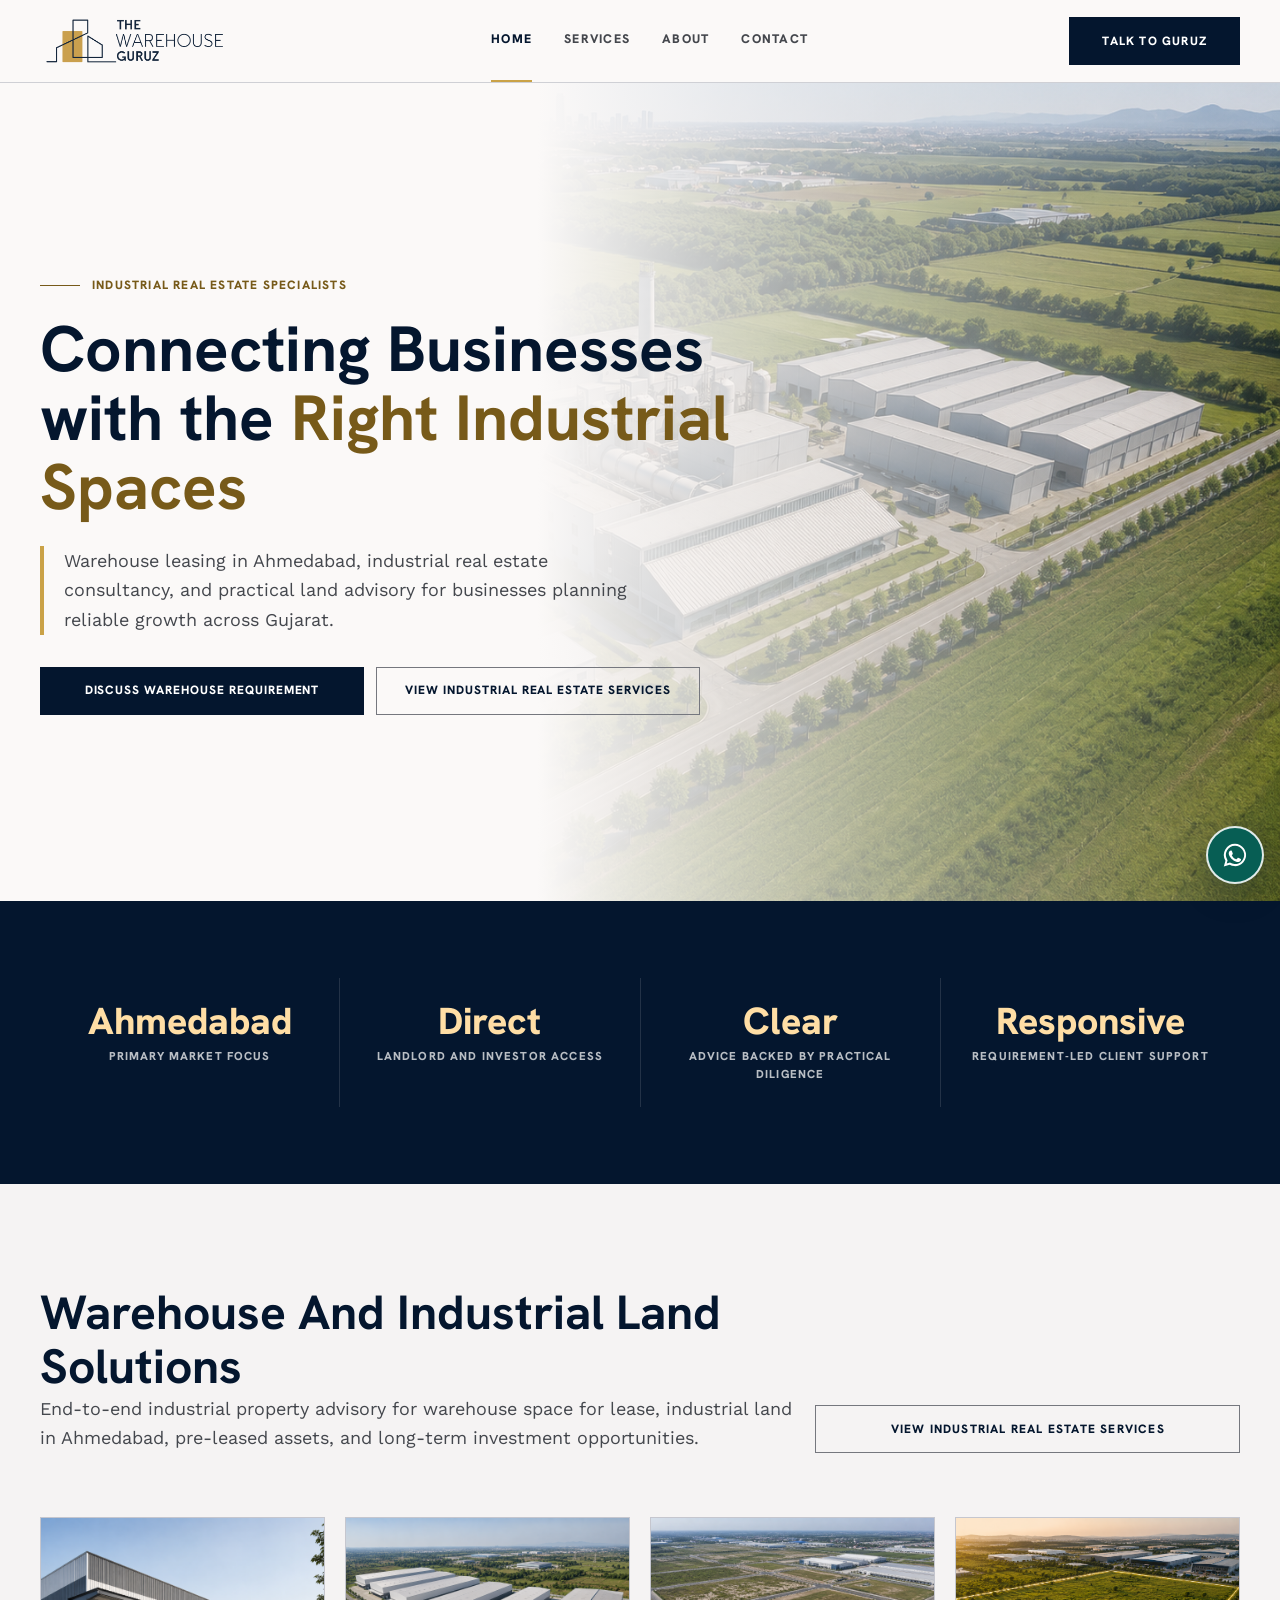
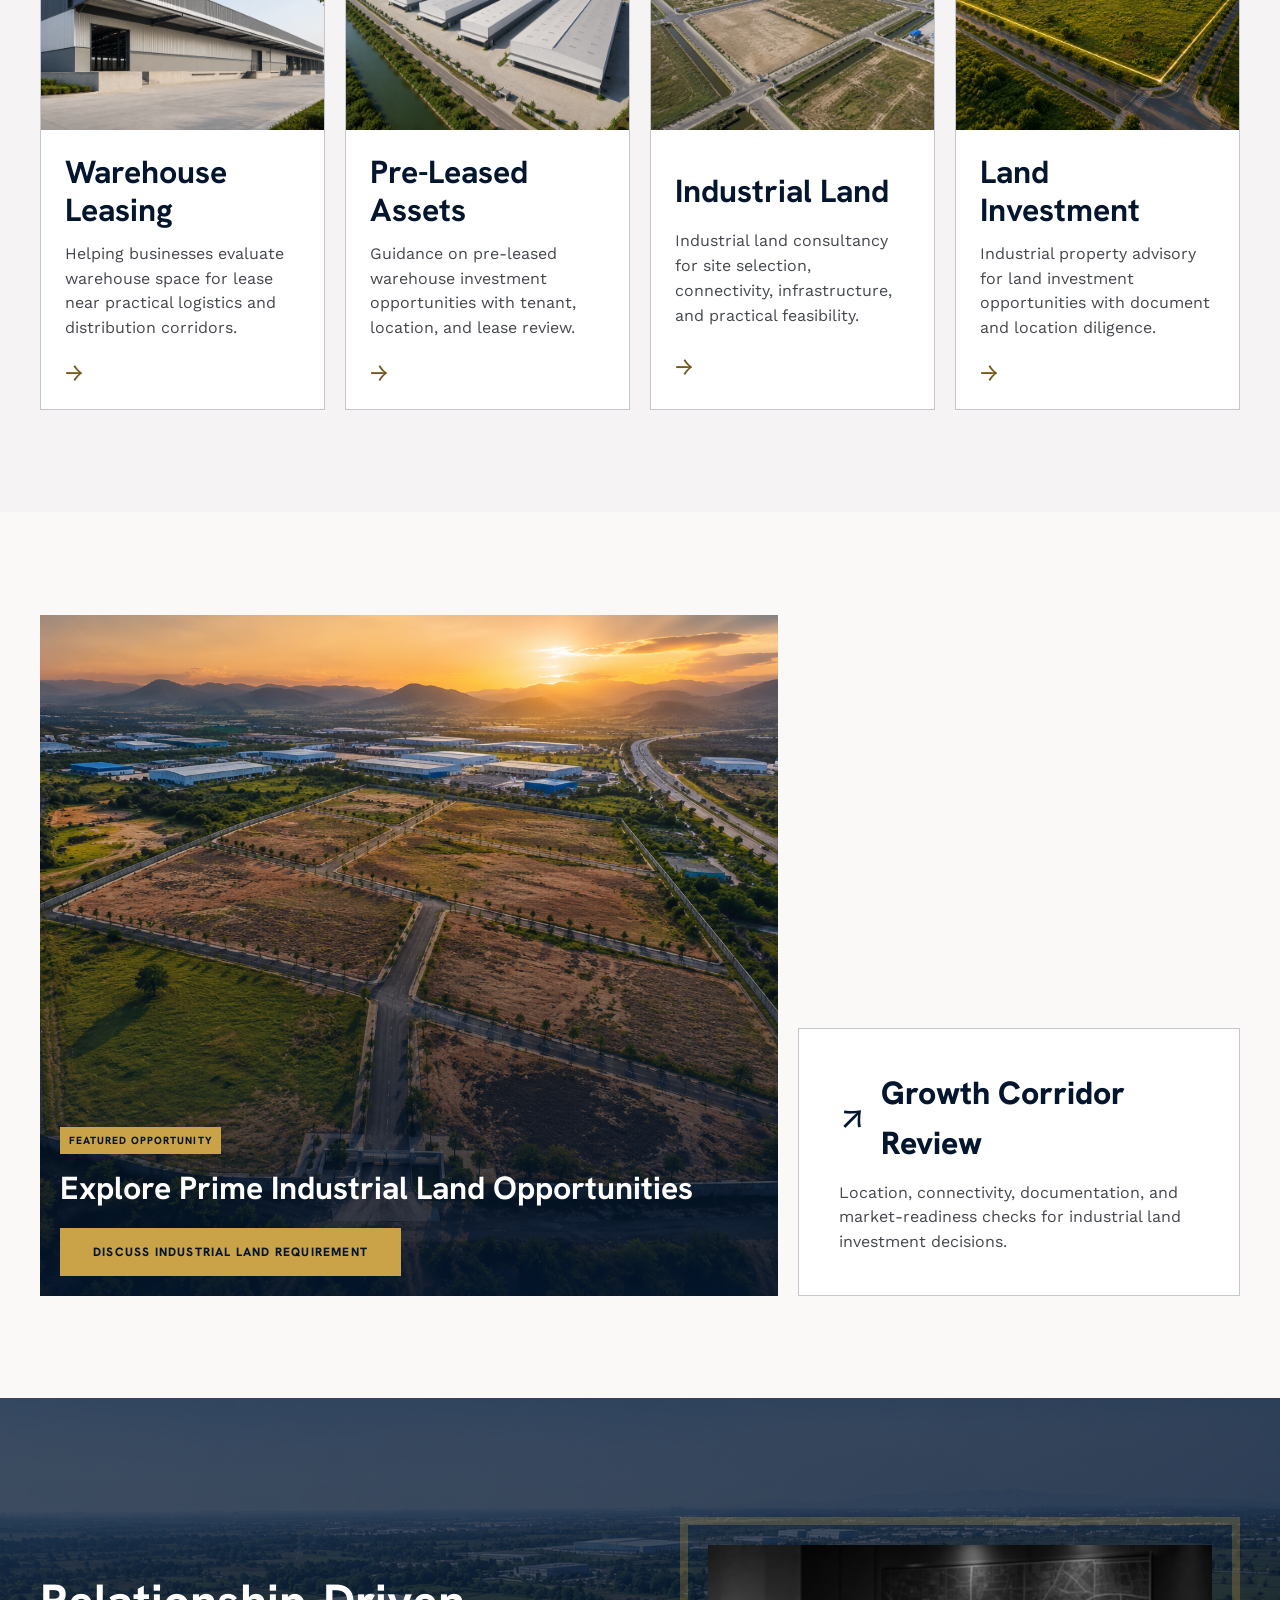
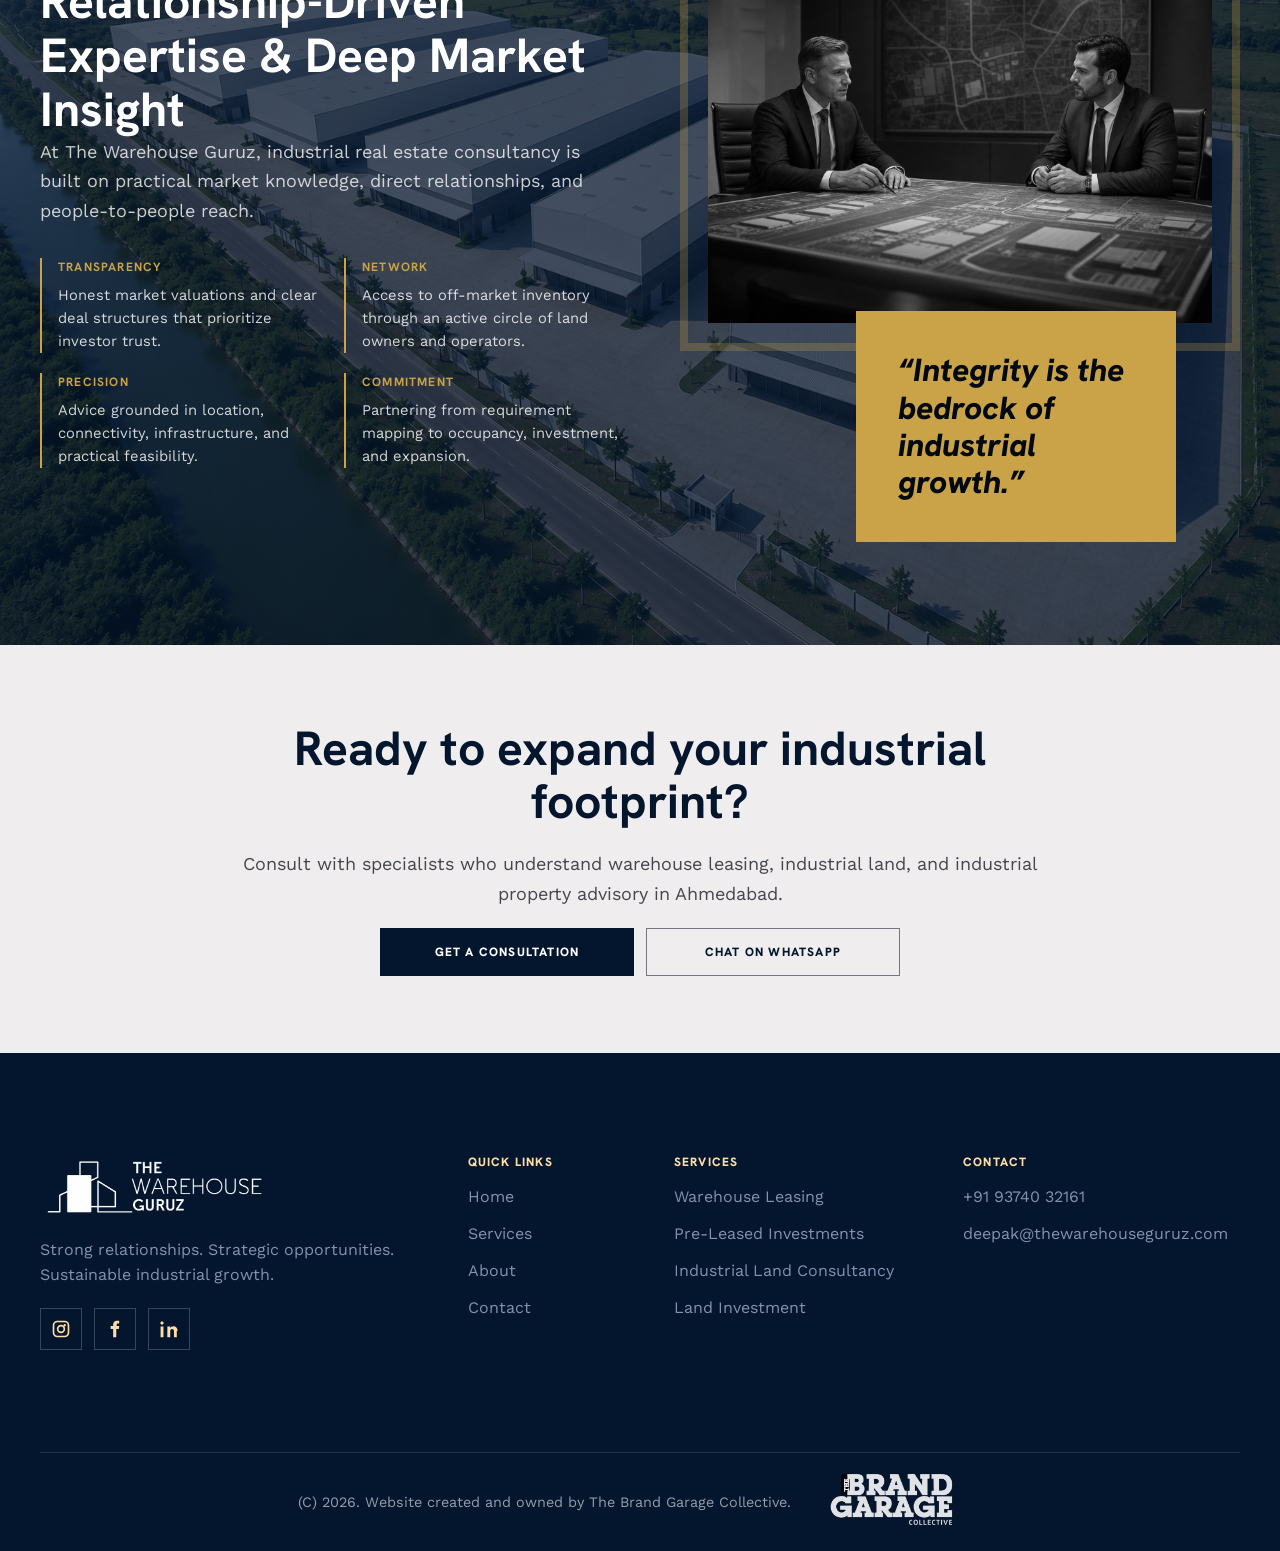
==== commit 209e94d0: "Add SEO foundation and refine home alignment" ====
--- a/index.html
+++ b/index.html
@@ -6,9 +6,19 @@
     <meta name="viewport" content="width=device-width, initial-scale=1" />
     <meta
       name="description"
-      content="The Warehouse Guruz connects businesses and investors with warehouse leasing, industrial land, pre-leased assets, and strategic real estate guidance across India."
+      content="Warehouse leasing in Ahmedabad, industrial real estate consultancy, industrial land advisory, and pre-leased warehouse investment guidance across Gujarat."
     />
-    <title>The Warehouse Guruz | Industrial Real Estate Specialists</title>
+    <title>Warehouse Leasing &amp; Industrial Real Estate in Ahmedabad | The Warehouse Guruz</title>
+    <link rel="canonical" href="https://thewarehouseguruz.com/" />
+    <meta property="og:type" content="website" />
+    <meta property="og:site_name" content="The Warehouse Guruz" />
+    <meta property="og:title" content="Warehouse Leasing &amp; Industrial Real Estate in Ahmedabad | The Warehouse Guruz" />
+    <meta
+      property="og:description"
+      content="Warehouse and industrial land solutions in Gujarat for businesses, corporates, and investors seeking practical industrial property advisory."
+    />
+    <meta property="og:url" content="https://thewarehouseguruz.com/" />
+    <meta property="og:image" content="https://thewarehouseguruz.com/assets/images/brand-hero-poster.png" />
     <link rel="icon" type="image/png" sizes="256x256" href="./favicon-v3.png?v=20260601b" />
     <link rel="shortcut icon" href="./favicon.ico?v=20260601b" />
     <link rel="apple-touch-icon" href="./favicon-v3.png?v=20260601b" />
@@ -64,11 +74,11 @@
             <span class="eyebrow">Industrial Real Estate Specialists</span>
             <h1>Connecting Businesses with the <span>Right Industrial Spaces</span></h1>
             <p class="lead">
-              Focusing on strong connections, strategic guidance, and long-term partnerships to drive your industrial expansion.
+              Warehouse leasing in Ahmedabad, industrial real estate consultancy, and practical land advisory for businesses planning reliable growth across Gujarat.
             </p>
             <div class="hero-actions">
-              <a class="btn btn-primary" href="contact.html">View Properties</a>
-              <a class="btn btn-outline" href="services.html">Our Services</a>
+              <a class="btn btn-primary" href="contact.html">Discuss Warehouse Requirement</a>
+              <a class="btn btn-outline" href="services.html">View Industrial Real Estate Services</a>
             </div>
           </div>
         </div>
@@ -77,20 +87,20 @@
       <section class="stats-band section-tight" aria-label="The Warehouse Guruz at a glance">
         <div class="container stats-grid">
           <div class="stat">
-            <div class="stat-value">500+</div>
-            <div class="stat-label">Warehouses Leased</div>
+            <div class="stat-value">Ahmedabad</div>
+            <div class="stat-label">Primary Market Focus</div>
           </div>
           <div class="stat">
-            <div class="stat-value">12M+</div>
-            <div class="stat-label">Sq. Ft. Managed</div>
+            <div class="stat-value">Direct</div>
+            <div class="stat-label">Landlord And Investor Access</div>
           </div>
           <div class="stat">
-            <div class="stat-value">15+</div>
-            <div class="stat-label">Cities Covered</div>
+            <div class="stat-value">Clear</div>
+            <div class="stat-label">Advice Backed By Practical Diligence</div>
           </div>
           <div class="stat">
-            <div class="stat-value">100%</div>
-            <div class="stat-label">Client Focus</div>
+            <div class="stat-value">Responsive</div>
+            <div class="stat-label">Requirement-Led Client Support</div>
           </div>
         </div>
       </section>
@@ -99,12 +109,12 @@
         <div class="container">
           <div class="section-header split reveal">
             <div>
-              <h2>Strategic Consultancy</h2>
+              <h2>Warehouse And Industrial Land Solutions</h2>
               <p class="lead">
-                End-to-end support for the industrial lifecycle, from initial land acquisition to long-term asset management.
+                End-to-end industrial property advisory for warehouse space for lease, industrial land in Ahmedabad, pre-leased assets, and long-term investment opportunities.
               </p>
             </div>
-            <a class="btn btn-outline" href="Services.html">View All Services</a>
+            <a class="btn btn-outline" href="services.html">View Industrial Real Estate Services</a>
           </div>
 
           <div class="service-card-grid">
@@ -112,13 +122,13 @@
               <span class="service-card-media">
                 <img
                   src="assets/images/warehouse-loading-bay.png"
-                  alt="Modern warehouse loading bay for leasing requirements"
+                  alt="Warehouse loading bay for warehouse leasing in Ahmedabad"
                   loading="lazy"
                 />
               </span>
               <span class="service-card-body">
                 <h3>Warehouse Leasing</h3>
-                <span class="text-muted">Connecting high-growth tenants with premium logistics hubs and grade-A facilities.</span>
+                <span class="text-muted">Helping businesses evaluate warehouse space for lease near practical logistics and distribution corridors.</span>
                 <span class="card-arrow" aria-hidden="true">→</span>
               </span>
             </a>
@@ -127,13 +137,13 @@
               <span class="service-card-media">
                 <img
                   src="assets/images/logistics-warehouse-campus.png"
-                  alt="Large industrial facility suited for pre-leased investment assets"
+                  alt="Pre-leased warehouse investment asset in an industrial campus"
                   loading="lazy"
                 />
               </span>
               <span class="service-card-body">
                 <h3>Pre-Leased Assets</h3>
-                <span class="text-muted">Investment-grade opportunities with stable cash flows and institutional-grade tenants.</span>
+                <span class="text-muted">Guidance on pre-leased warehouse investment opportunities with tenant, location, and lease review.</span>
                 <span class="card-arrow" aria-hidden="true">→</span>
               </span>
             </a>
@@ -142,13 +152,13 @@
               <span class="service-card-media">
                 <img
                   src="assets/images/industrial-land-parcels.png"
-                  alt="Aerial industrial land parcels for site selection consultancy"
+                  alt="Industrial land parcels in Ahmedabad for site selection consultancy"
                   loading="lazy"
                 />
               </span>
               <span class="service-card-body">
                 <h3>Industrial Land</h3>
-                <span class="text-muted">Advisory on site selection, zoning, and infrastructure readiness for large-scale parks.</span>
+                <span class="text-muted">Industrial land consultancy for site selection, connectivity, infrastructure, and practical feasibility.</span>
                 <span class="card-arrow" aria-hidden="true">→</span>
               </span>
             </a>
@@ -157,13 +167,13 @@
               <span class="service-card-media">
                 <img
                   src="assets/images/industrial-land-highlight.png"
-                  alt="Marked industrial land investment plot beside logistics corridors"
+                  alt="Industrial land investment plot near Gujarat logistics corridors"
                   loading="lazy"
                 />
               </span>
               <span class="service-card-body">
                 <h3>Land Investment</h3>
-                <span class="text-muted">Strategic portfolio growth through high-appreciation industrial land acquisition.</span>
+                <span class="text-muted">Industrial property advisory for land investment opportunities with document and location diligence.</span>
                 <span class="card-arrow" aria-hidden="true">→</span>
               </span>
             </a>
@@ -175,21 +185,21 @@
         <div class="container opportunity-grid">
           <div class="opportunity-media reveal">
             <img
-              src="assets/images/industrial-land-highlight.png"
-              alt="Industrial land investment opportunity with marked plot boundary"
+              src="assets/images/industrial-land-highlight1.png"
+              alt="Industrial land in Ahmedabad with marked plot boundary for investment review"
               loading="lazy"
             />
             <div class="opportunity-caption">
               <span class="tag">Featured Opportunity</span>
               <h3>Explore Prime Industrial Land Opportunities</h3>
-              <a class="btn btn-secondary" href="contact.html">Discuss Requirement</a>
+              <a class="btn btn-secondary" href="contact.html">Discuss Industrial Land Requirement</a>
             </div>
           </div>
           <div class="opportunity-panels">
             <div class="panel dark reveal">
               <h3>Investment Thesis</h3>
               <p class="lead">
-                Industrial real estate remains a resilient asset class, with strong demand from logistics, manufacturing, and distribution-led growth.
+                Industrial real estate remains a practical asset class, with demand shaped by logistics, manufacturing, and distribution-led growth around Ahmedabad and Gujarat.
               </p>
               <ul class="check-list">
                 <li>Clear titles and verified documentation</li>
@@ -200,9 +210,9 @@
             <div class="panel reveal">
               <div class="metric">
                 <span class="metric-icon" aria-hidden="true">↗</span>
-                <div class="metric-value">12-15% ROI</div>
-              </div>
-              <p class="text-muted">Expected annual appreciation for prime industrial land parcels within curated growth corridors.</p>
+                <div class="metric-value">Growth Corridor Review</div>
+              </div>
+              <p class="text-muted">Location, connectivity, documentation, and market-readiness checks for industrial land investment decisions.</p>
             </div>
           </div>
         </div>
@@ -216,7 +226,7 @@
           <div class="about-copy reveal">
             <h2>Relationship-Driven Expertise &amp; Deep Market Insight</h2>
             <p class="lead">
-              At The Warehouse Guruz, we do not just close transactions; we build long-term opportunities through practical market knowledge and people-to-people reach.
+              At The Warehouse Guruz, industrial real estate consultancy is built on practical market knowledge, direct relationships, and people-to-people reach.
             </p>
             <div class="values-grid">
               <div class="value-item">
@@ -255,7 +265,7 @@
       <section class="cta-band section-tight">
         <div class="container cta-inner reveal">
           <h2>Ready to expand your industrial footprint?</h2>
-          <p class="lead">Consult with specialists who understand the scale and precision of industrial real estate.</p>
+          <p class="lead">Consult with specialists who understand warehouse leasing, industrial land, and industrial property advisory in Ahmedabad.</p>
           <div class="cta-actions">
             <a class="btn btn-primary" href="contact.html">Get a Consultation</a>
             <a class="btn btn-outline" data-whatsapp href="https://wa.me/919374032161">Chat on WhatsApp</a>
@@ -304,7 +314,6 @@
           <ul class="footer-list">
             <li><a class="footer-contact" href="tel:+919374032161">+91 93740 32161</a></li>
             <li><a class="footer-contact" href="mailto:deepak@thewarehouseguruz.com">deepak@thewarehouseguruz.com</a></li>
-            <li><a class="footer-contact" href="https://www.thewarehouseguruz.com" target="_blank" rel="noopener">thewarehouseguruz.com</a></li>
           </ul>
         </div>
       </div>
--- a/styles.css
+++ b/styles.css
@@ -480,7 +480,12 @@
   grid-template-columns: 1fr;
   gap: var(--space-3);
   margin-top: var(--space-8);
-  max-width: 460px;
+  max-width: 620px;
+}
+
+.hero-actions .btn {
+  padding-inline: 1rem;
+  letter-spacing: 0.08em;
 }
 
 .stats-band {
@@ -1212,6 +1217,7 @@
   object-fit: contain;
   filter: grayscale(1) invert(1) contrast(1.65) brightness(1.08);
   opacity: 0.88;
+  transform: translateY(-3px);
 }
 
 .whatsapp-float {
@@ -1514,7 +1520,7 @@
   }
 
   .hero-actions {
-    max-width: 560px;
+    max-width: 660px;
   }
 
   .panel,
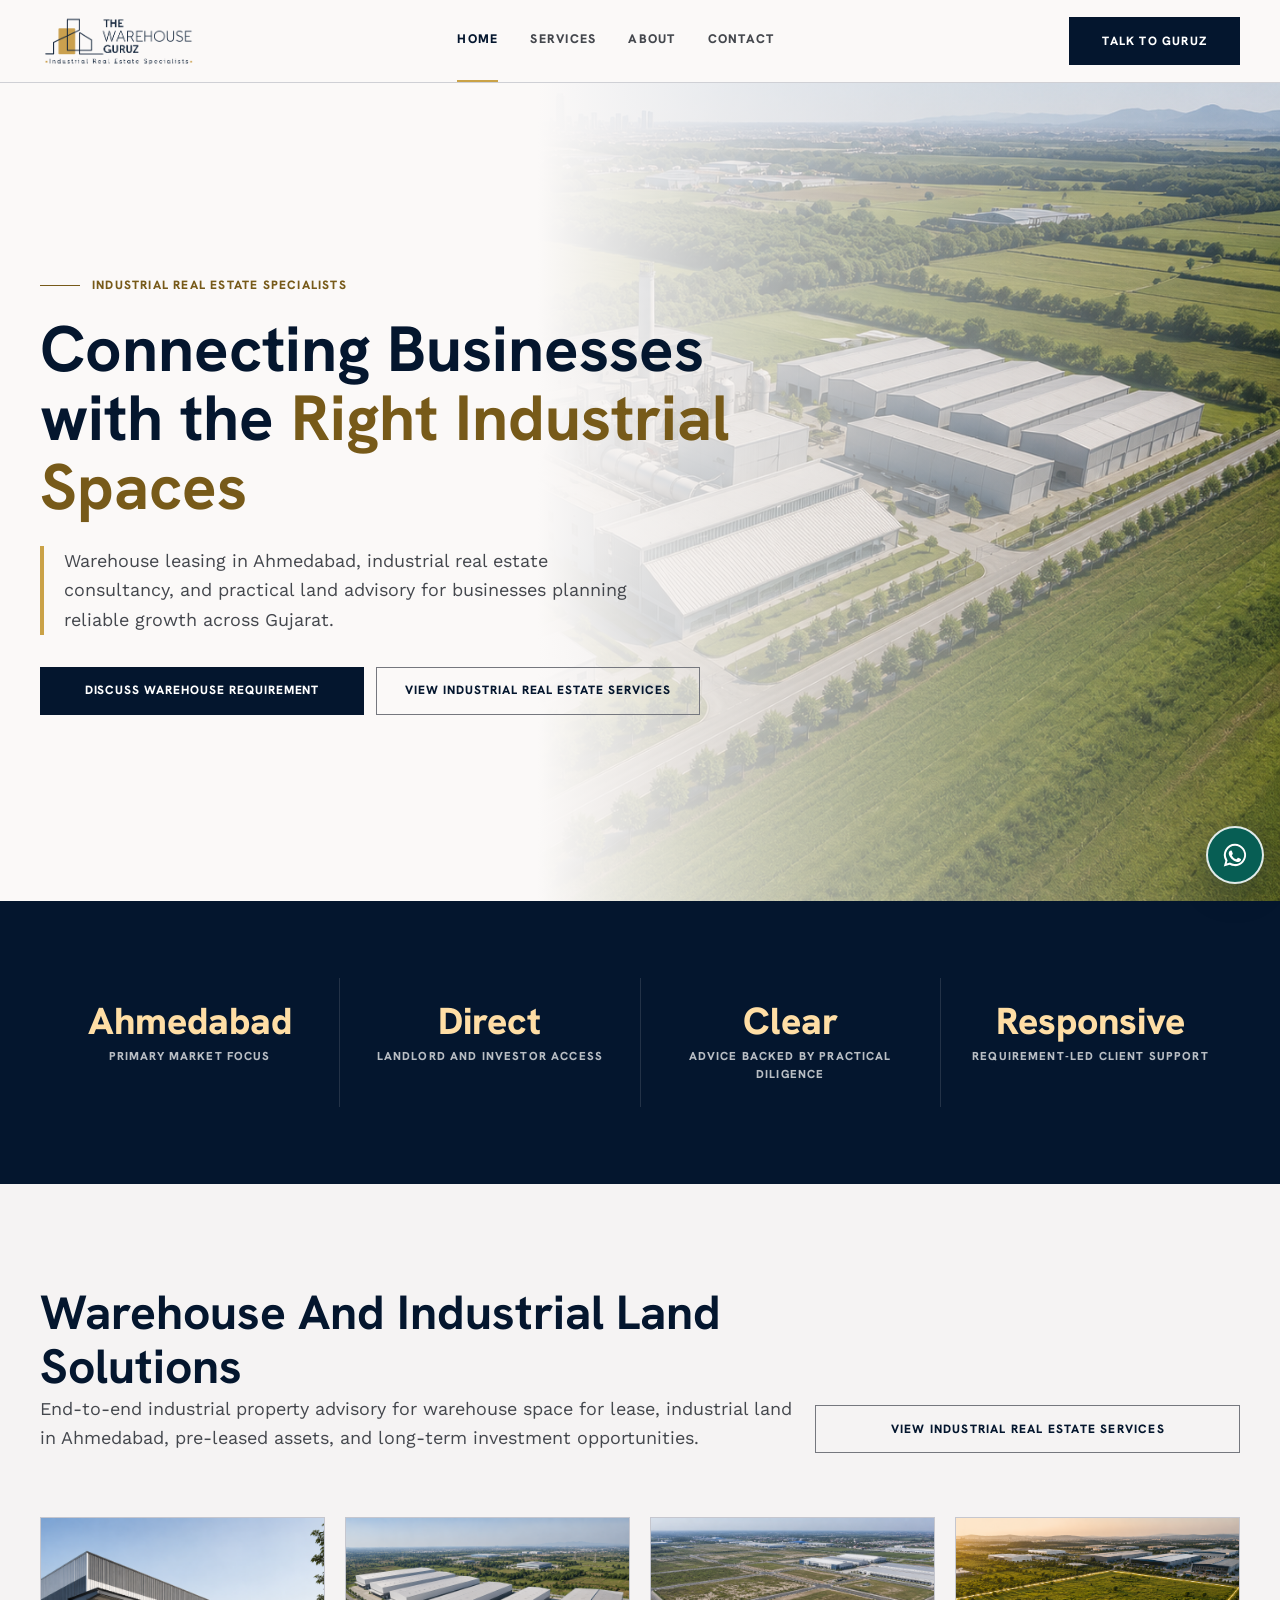
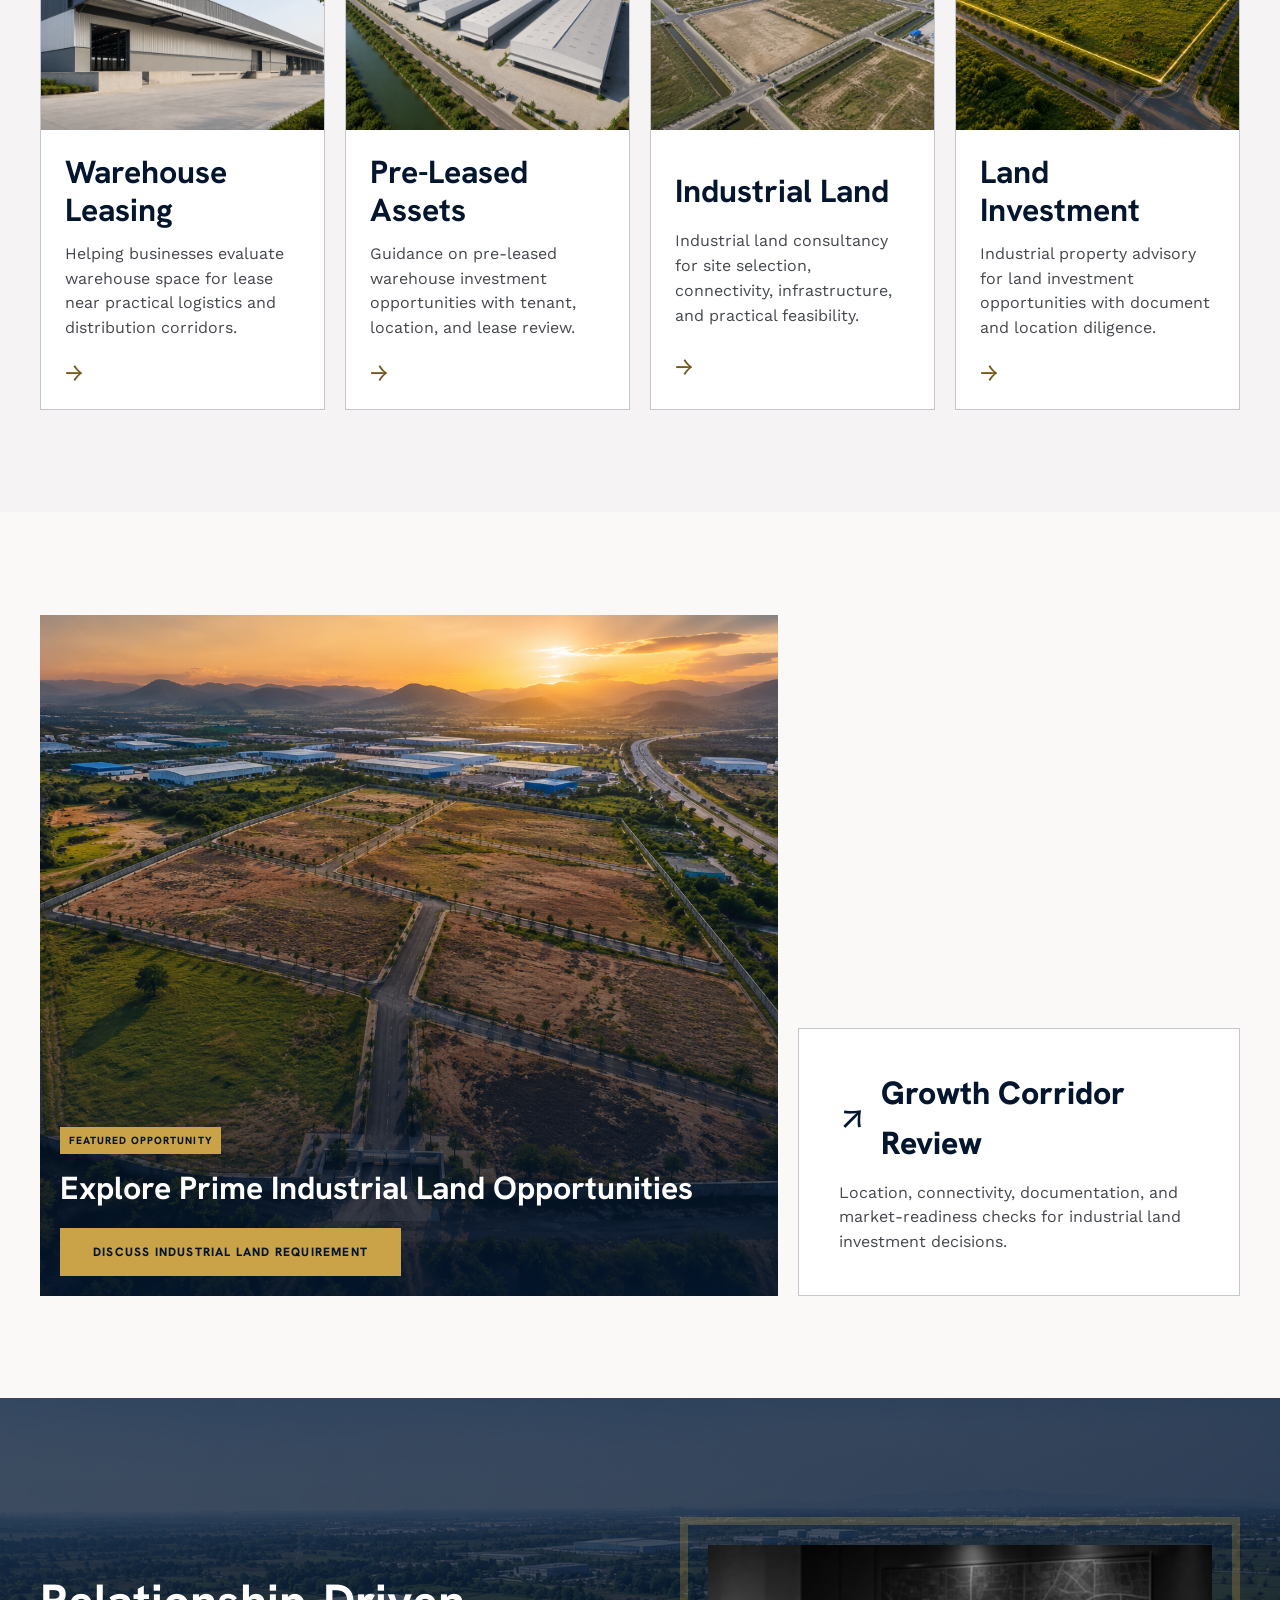
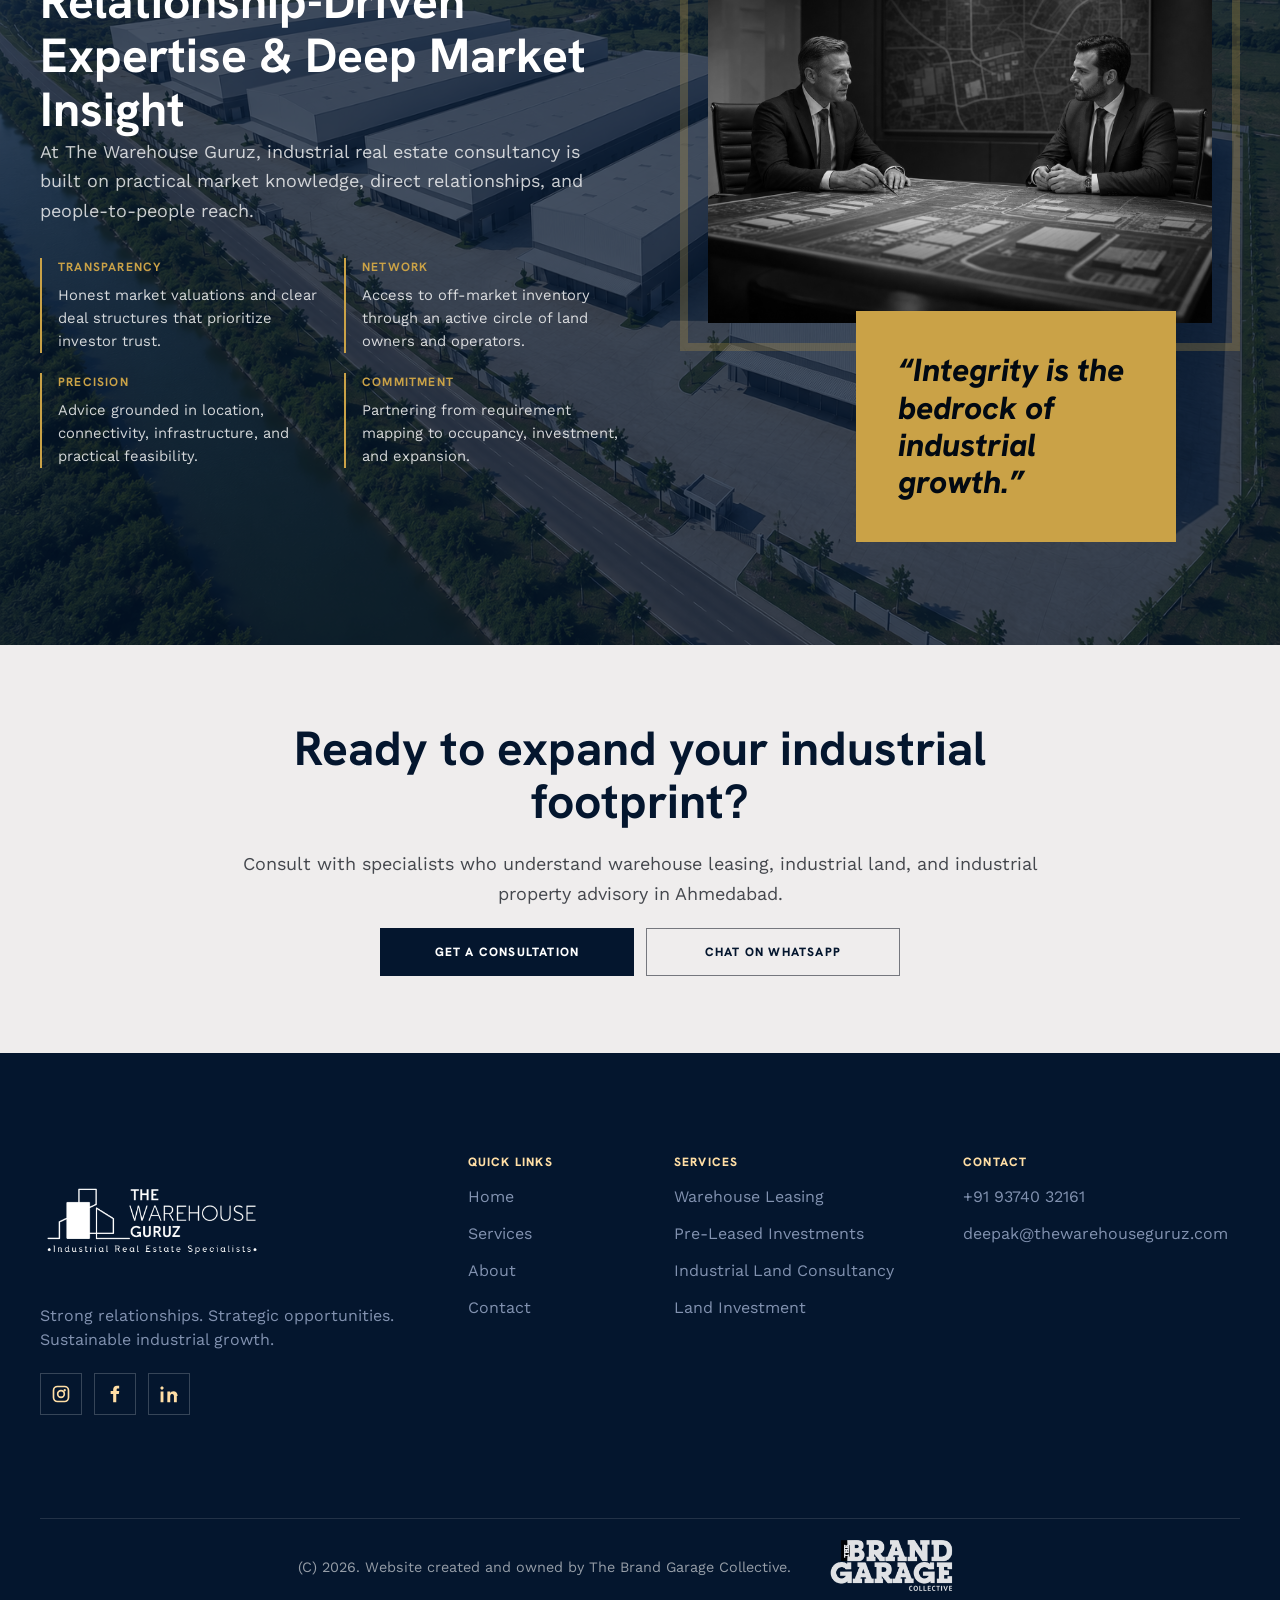
==== commit 93f45430: "Refine services content and logo presentation" ====
--- a/index.html
+++ b/index.html
@@ -36,7 +36,7 @@
     <header class="site-header">
       <div class="container nav">
         <a class="brand" href="index.html" aria-label="The Warehouse Guruz home">
-          <img class="brand-logo" src="assets/logo/the-warehouse-guruz-logo.png" alt="The Warehouse Guruz" />
+          <img class="brand-logo" src="assets/logo/the-warehouse-guruz-full-transparant-logo.png" alt="The Warehouse Guruz" />
         </a>
         <nav class="nav-links" id="site-navigation" data-nav-links aria-label="Primary navigation">
           <a class="nav-link" href="index.html" data-nav="home">Home</a>
@@ -277,7 +277,7 @@
     <footer class="site-footer">
       <div class="container footer-grid">
         <div class="footer-brand">
-          <img class="brand-logo footer-logo" src="assets/logo/the-warehouse-guruz-logo.png" alt="The Warehouse Guruz" />
+          <img class="brand-logo footer-logo" src="assets/logo/the-warehouse-guruz-full-transparant-logo.png" alt="The Warehouse Guruz" />
           <p class="footer-text">Strong relationships. Strategic opportunities. Sustainable industrial growth.</p>
           <div class="social-links" aria-label="Social links">
             <a class="social-link" href="https://www.instagram.com/thewarehouseguruz/" target="_blank" rel="noopener" aria-label="The Warehouse Guruz on Instagram">
--- a/styles.css
+++ b/styles.css
@@ -237,12 +237,21 @@
 }
 
 .brand-logo {
-  width: min(190px, 48vw);
-  height: auto;
+  width: auto;
+  height: min(70px, calc(var(--header-height) - 8px));
+  max-width: min(220px, 54vw);
+  object-fit: contain;
+}
+
+.site-header .brand-logo {
+  transform: scale(1.28);
+  transform-origin: left center;
 }
 
 .brand-logo.footer-logo {
-  width: min(230px, 72vw);
+  width: auto;
+  height: clamp(96px, 10vw, 128px);
+  max-width: min(280px, 76vw);
   filter: brightness(0) invert(1);
 }
 
@@ -674,6 +683,11 @@
   background: transparent;
 }
 
+.check-list.compact {
+  gap: var(--space-2);
+  margin-top: var(--space-4);
+}
+
 .metric {
   display: flex;
   align-items: center;
@@ -868,6 +882,7 @@
   display: grid;
   gap: var(--space-5);
   align-items: stretch;
+  overflow-anchor: none;
 }
 
 .service-media {
@@ -910,6 +925,110 @@
 
 .service-copy.dark .service-number {
   color: var(--color-gold-soft);
+}
+
+.service-toggle {
+  justify-self: start;
+  min-height: 44px;
+  border: 1px solid var(--color-outline);
+  background: transparent;
+  color: var(--color-primary);
+  padding: 0.75rem 1rem;
+  font-family: "Hanken Grotesk", Arial, sans-serif;
+  font-size: 0.72rem;
+  font-weight: 800;
+  letter-spacing: 0.1em;
+  text-transform: uppercase;
+  transition: border-color var(--transition), background var(--transition), color var(--transition);
+}
+
+.service-toggle:hover,
+.service-toggle:focus-visible {
+  border-color: var(--color-gold);
+  background: var(--color-gold);
+  color: var(--color-primary);
+  outline: none;
+}
+
+.service-more {
+  grid-column: 1 / -1;
+  max-height: 0;
+  overflow: hidden;
+  border-left: 4px solid var(--color-gold);
+  background: var(--color-surface-soft);
+  opacity: 0;
+  transform: translateY(-10px);
+  transition: max-height 520ms cubic-bezier(0.22, 1, 0.36, 1), opacity 300ms ease, transform 360ms ease;
+  will-change: max-height, opacity, transform;
+}
+
+.service-more.is-open {
+  max-height: 1400px;
+  opacity: 1;
+  transform: translateY(0);
+}
+
+.service-more-intro {
+  display: grid;
+  gap: var(--space-3);
+  padding: var(--space-5) var(--space-5) var(--space-4);
+}
+
+.service-more-intro .eyebrow {
+  margin-bottom: 0;
+}
+
+.service-more-intro h3 {
+  font-size: clamp(1.2rem, 3vw, 1.65rem);
+}
+
+.service-more-list {
+  display: grid;
+  gap: var(--space-2);
+  padding: 0;
+  margin: 0;
+  list-style: none;
+}
+
+.service-more-list.summary {
+  grid-template-columns: 1fr;
+}
+
+.service-more-list li {
+  position: relative;
+  padding-left: 1.15rem;
+  color: var(--color-text);
+  font-size: 0.95rem;
+  line-height: 1.65;
+}
+
+.service-more-list li::before {
+  content: "";
+  position: absolute;
+  top: 0.72em;
+  left: 0;
+  width: 7px;
+  height: 7px;
+  border: 1px solid var(--color-gold-dark);
+  background: transparent;
+}
+
+.service-more-grid {
+  display: grid;
+  gap: var(--space-3);
+  padding: 0 var(--space-5) var(--space-5);
+}
+
+.service-more-card {
+  border: 1px solid var(--color-border);
+  background: var(--color-surface);
+  padding: var(--space-4);
+}
+
+.service-more-card h4 {
+  margin-bottom: var(--space-2);
+  color: var(--color-primary);
+  font-size: 1rem;
 }
 
 .process-grid {
@@ -1311,6 +1430,10 @@
 
   .service-media {
     min-height: 420px;
+  }
+
+  .service-more-grid {
+    grid-template-columns: repeat(3, minmax(0, 1fr));
   }
 
   .contact-grid {
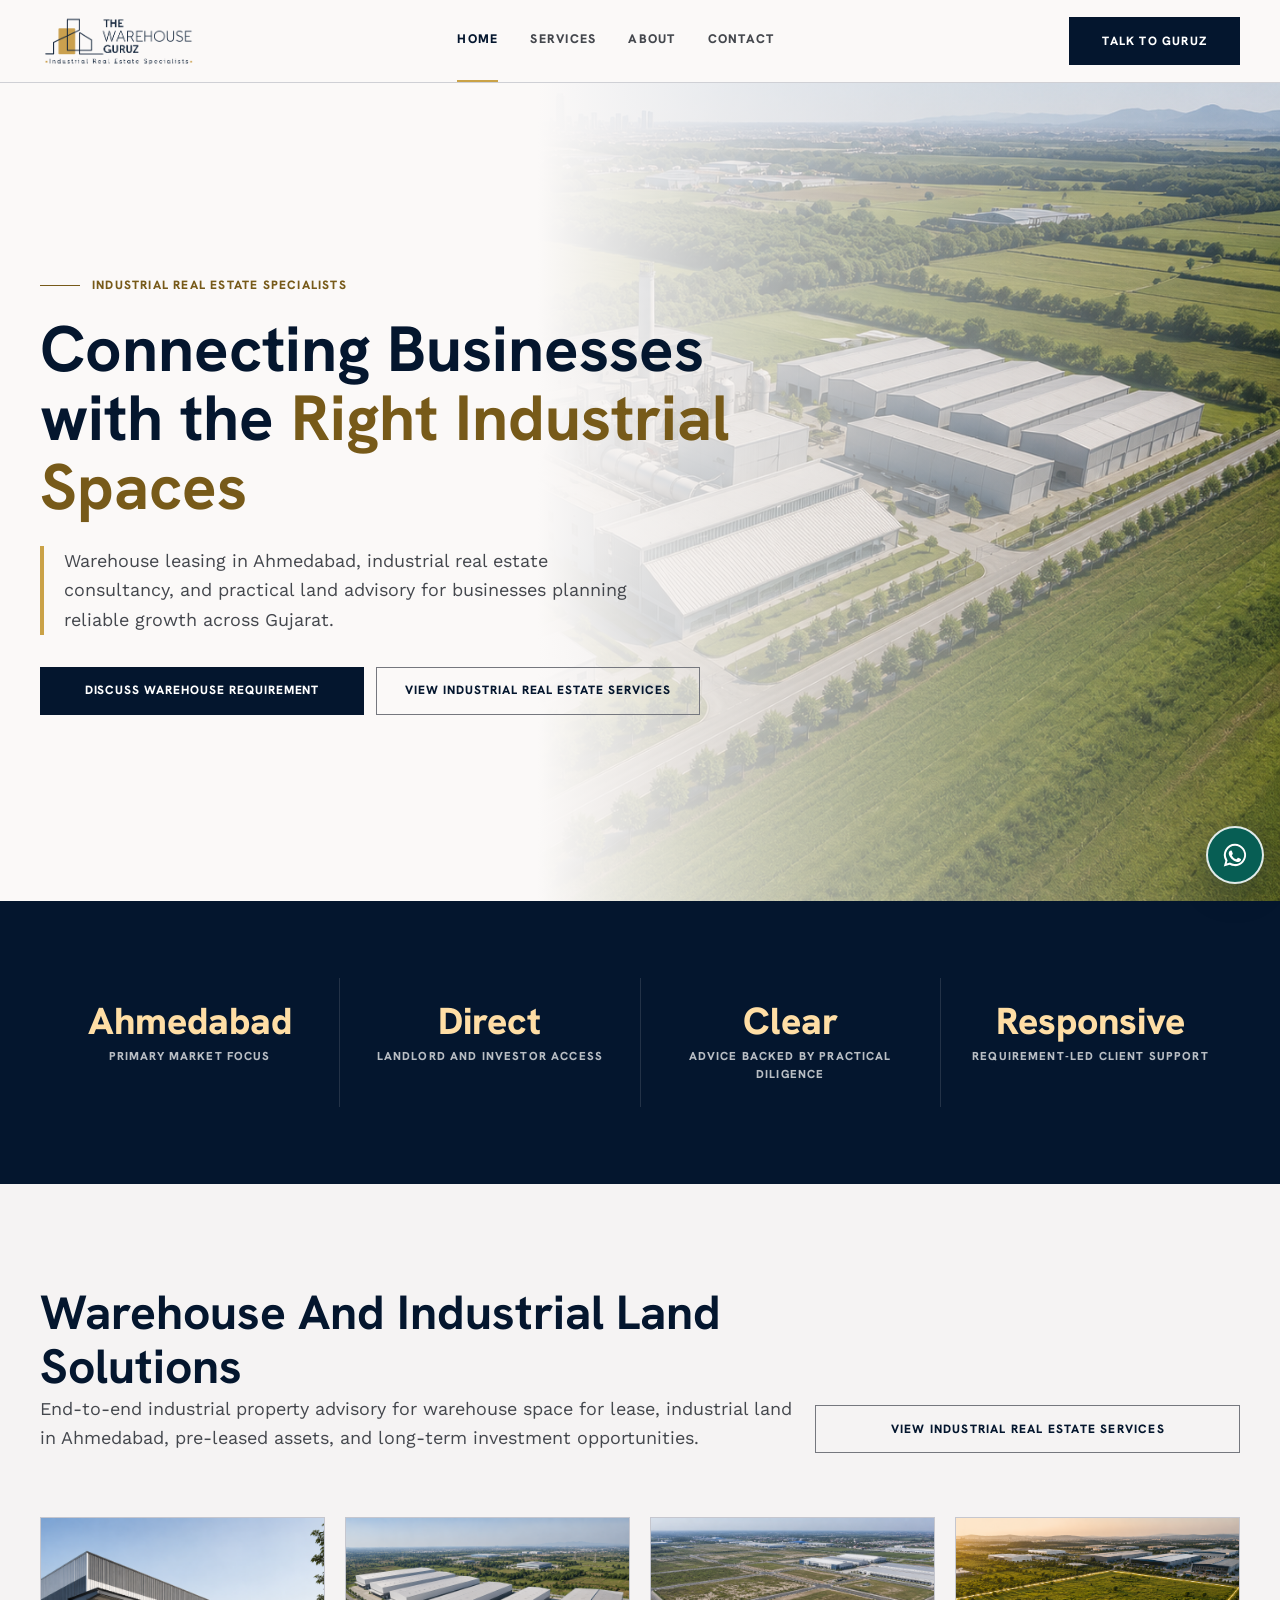
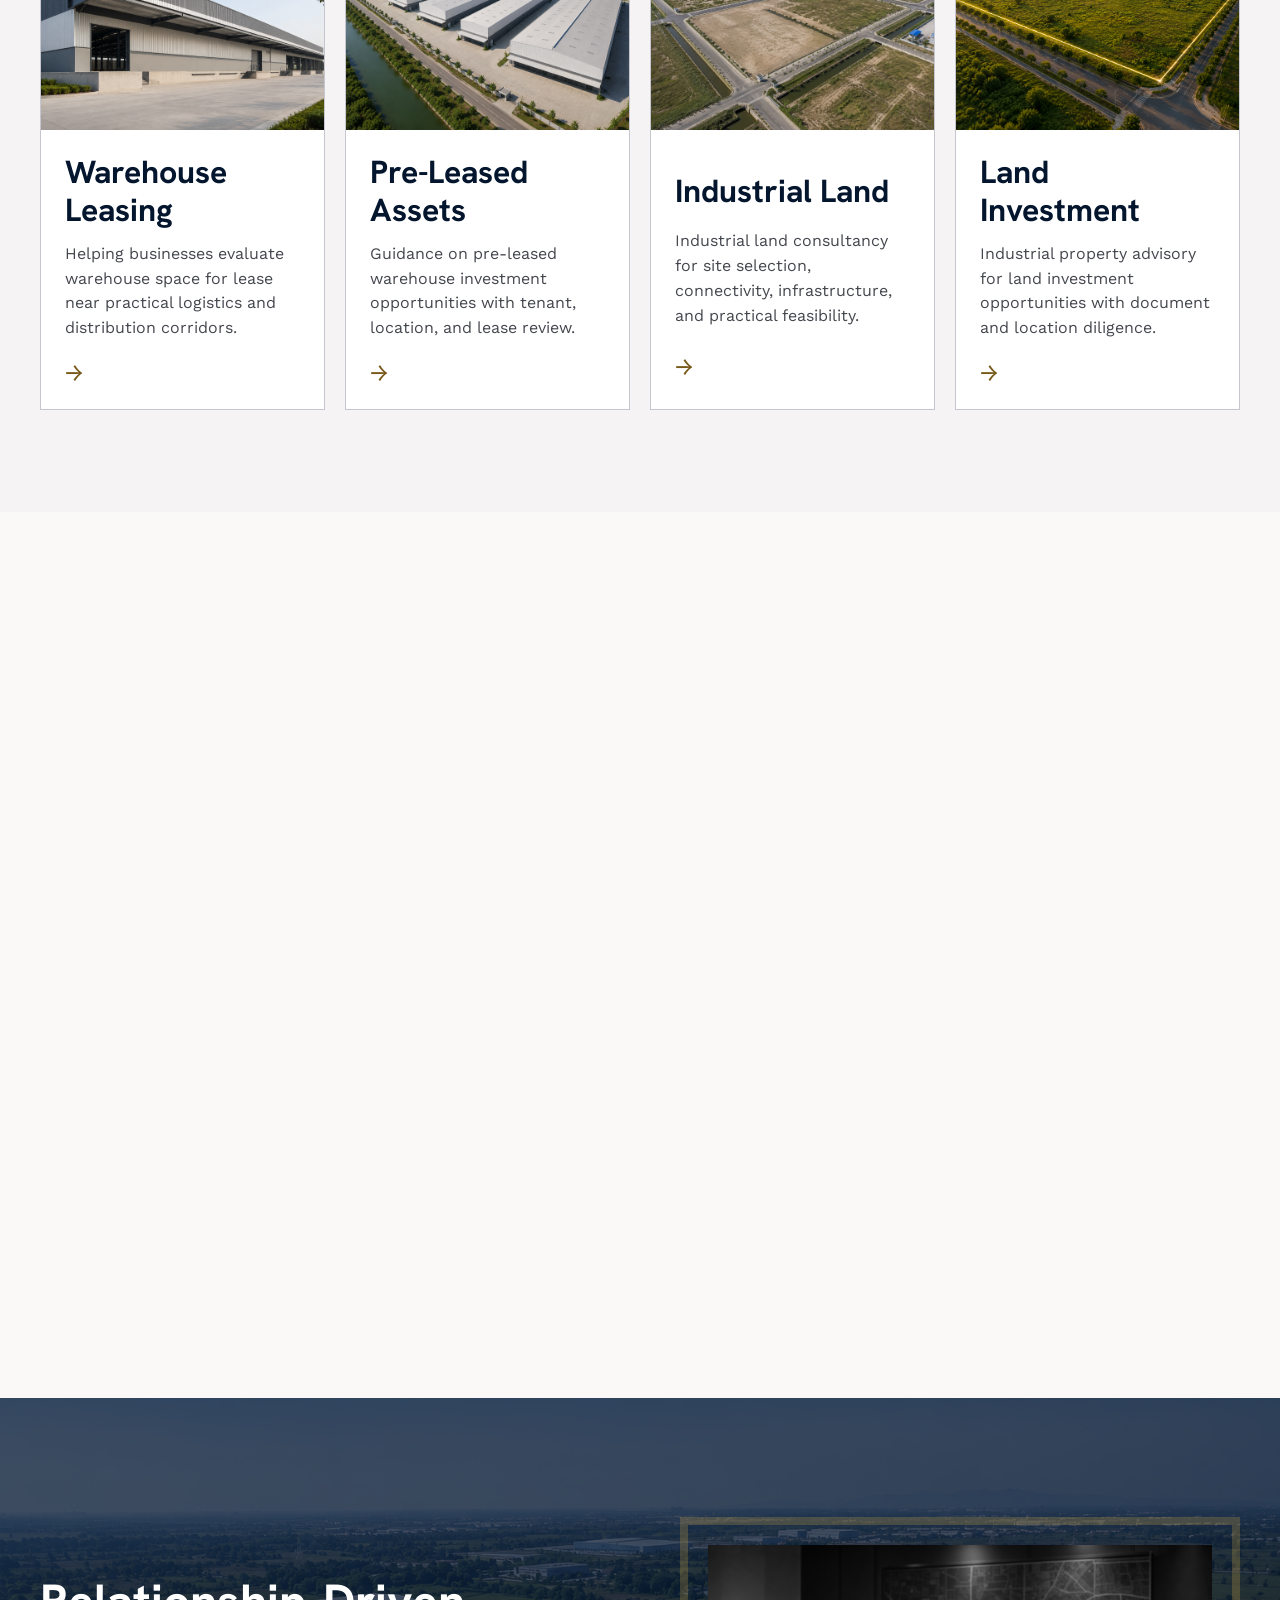
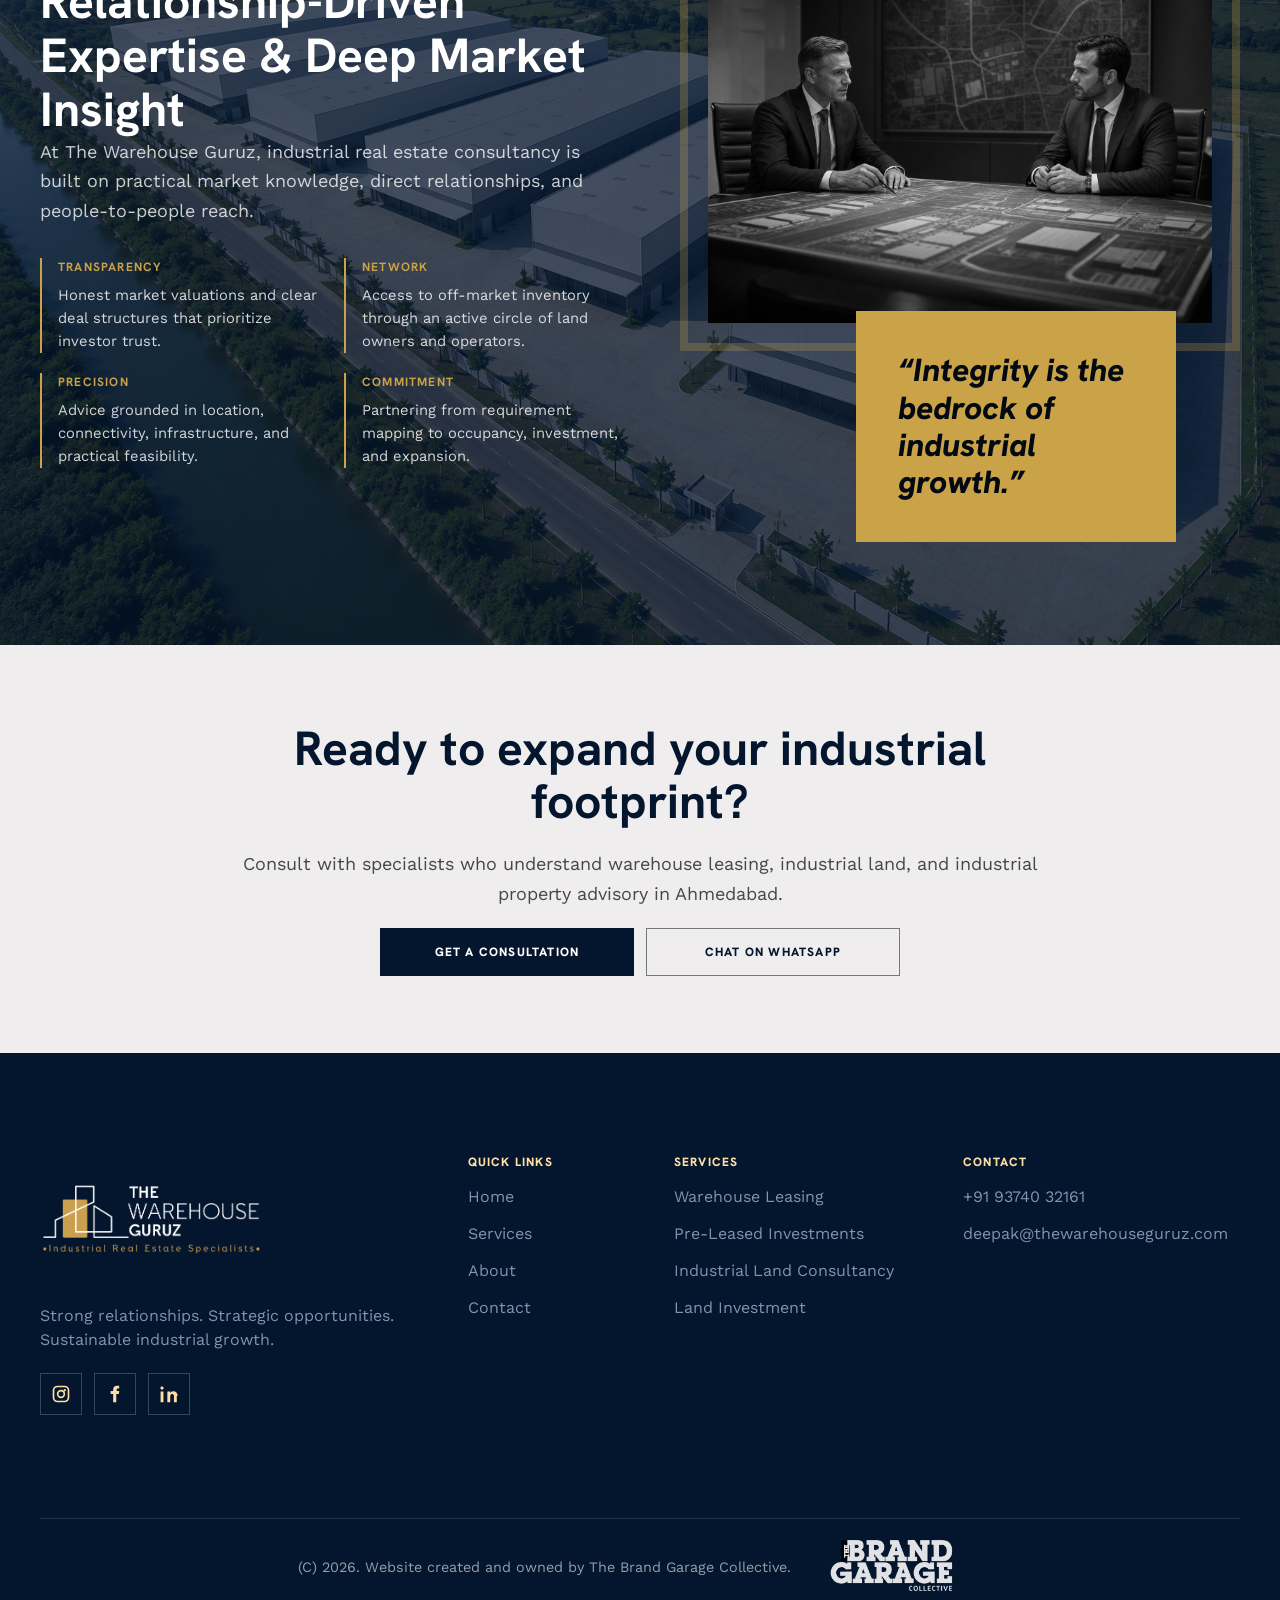
==== commit 18b28819: "Use white TWG logo in footer" ====
--- a/index.html
+++ b/index.html
@@ -277,7 +277,7 @@
     <footer class="site-footer">
       <div class="container footer-grid">
         <div class="footer-brand">
-          <img class="brand-logo footer-logo" src="assets/logo/the-warehouse-guruz-full-transparant-logo.png" alt="The Warehouse Guruz" />
+          <img class="brand-logo footer-logo" src="assets/logo/the-warehouse-guruz-white-logo.png" alt="The Warehouse Guruz" />
           <p class="footer-text">Strong relationships. Strategic opportunities. Sustainable industrial growth.</p>
           <div class="social-links" aria-label="Social links">
             <a class="social-link" href="https://www.instagram.com/thewarehouseguruz/" target="_blank" rel="noopener" aria-label="The Warehouse Guruz on Instagram">
--- a/styles.css
+++ b/styles.css
@@ -252,7 +252,7 @@
   width: auto;
   height: clamp(96px, 10vw, 128px);
   max-width: min(280px, 76vw);
-  filter: brightness(0) invert(1);
+  filter: none;
 }
 
 .nav-links {
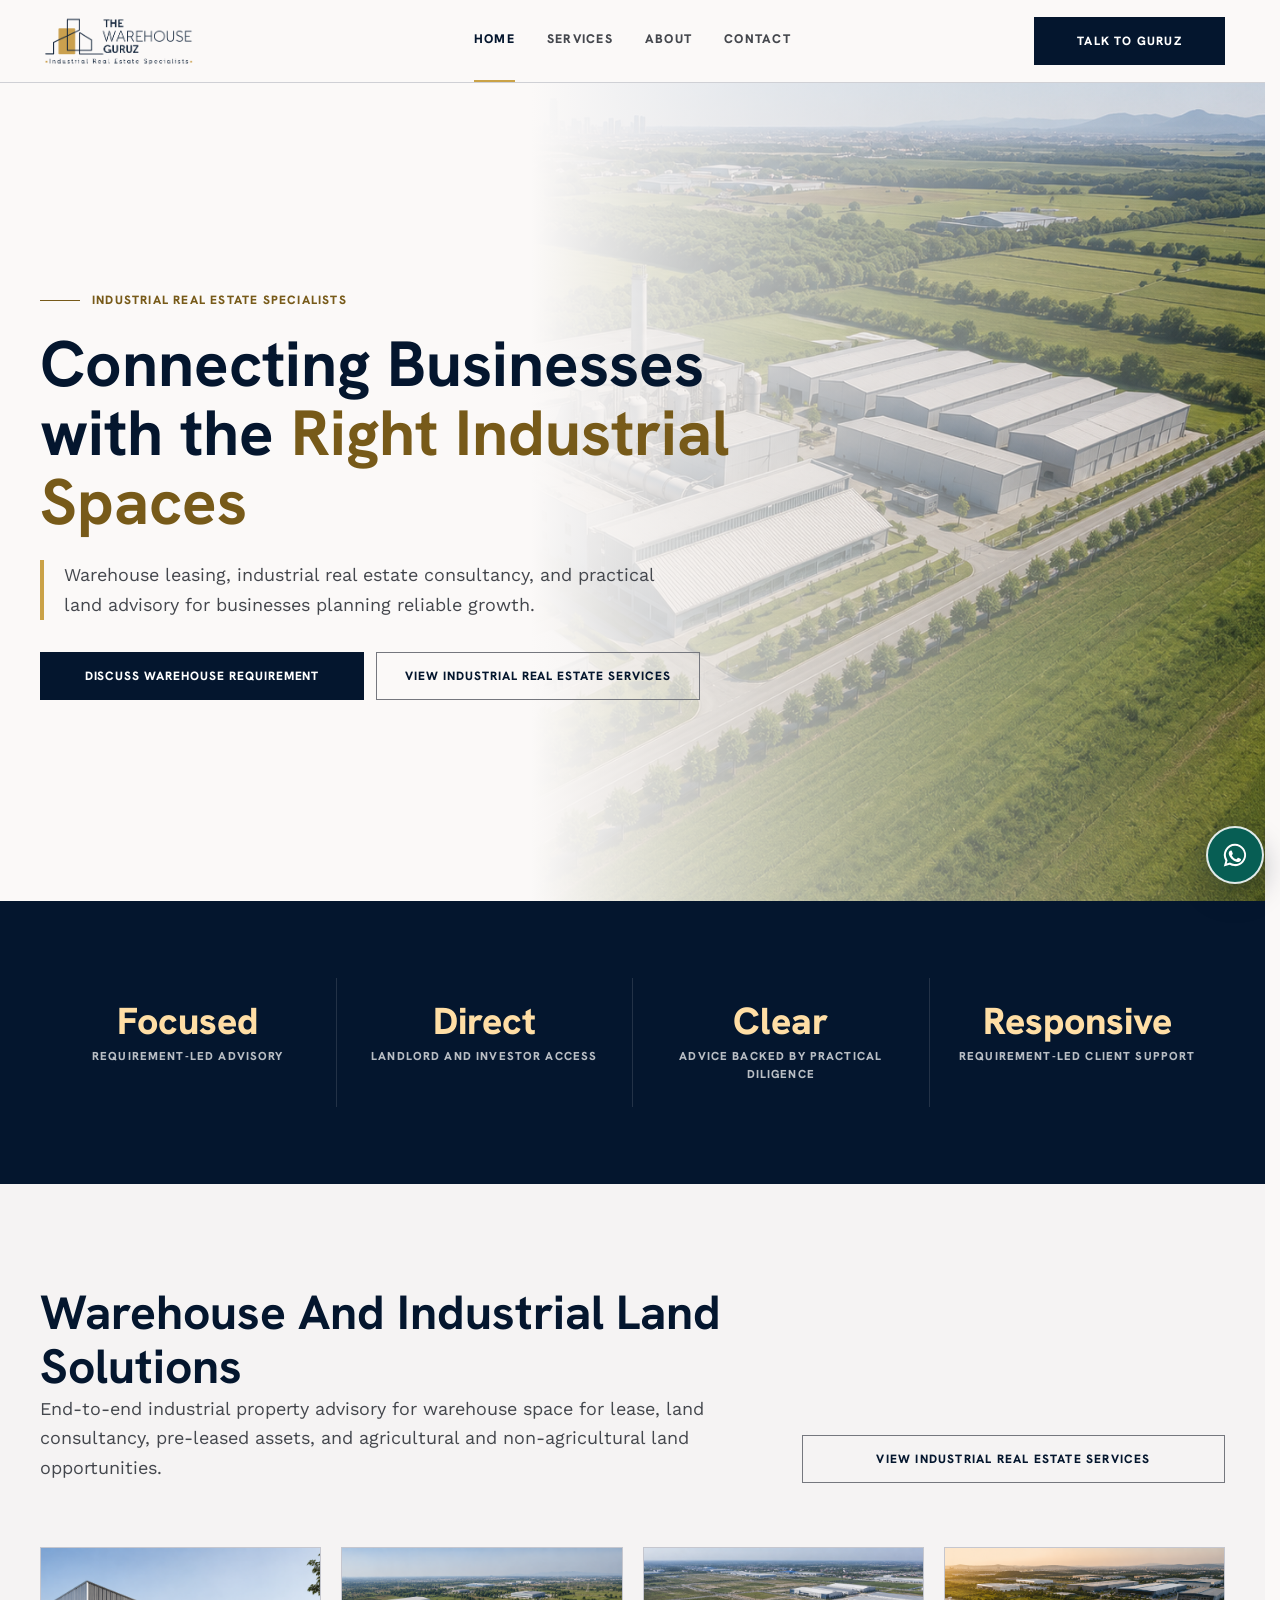
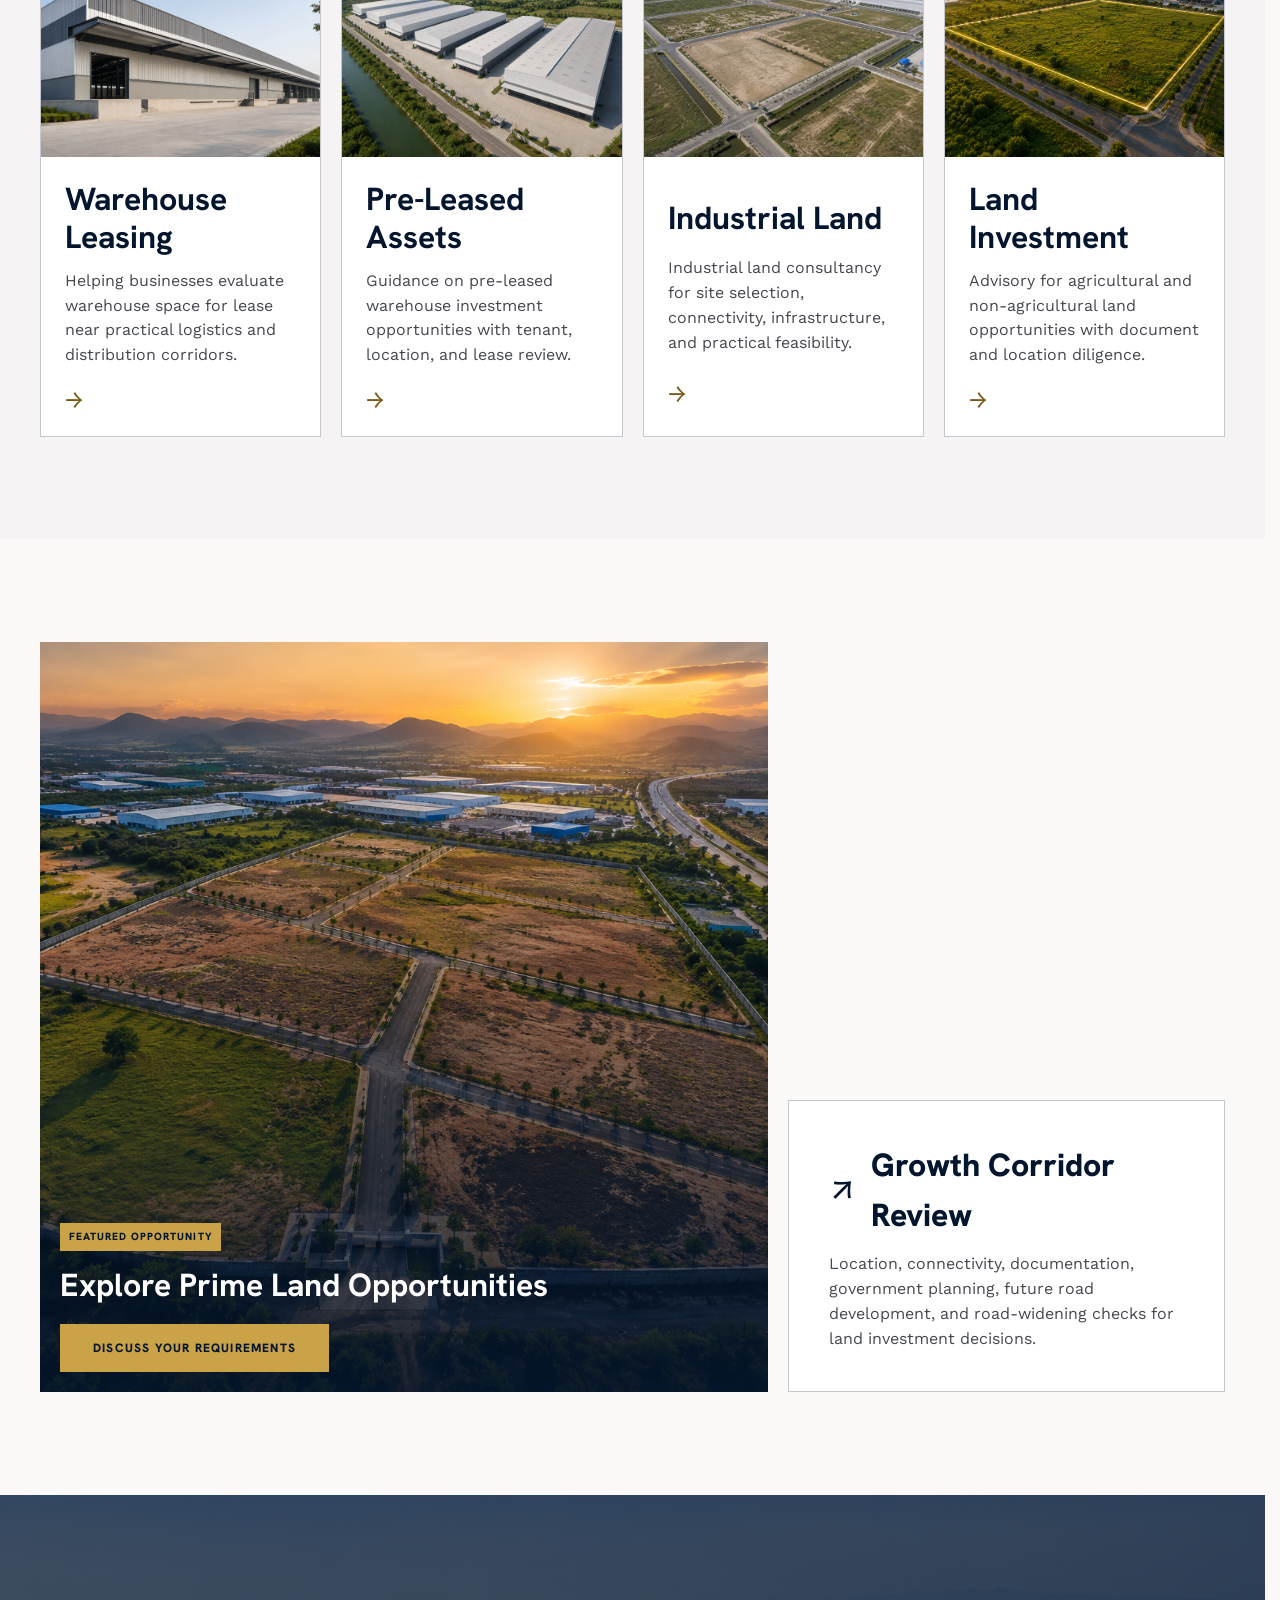
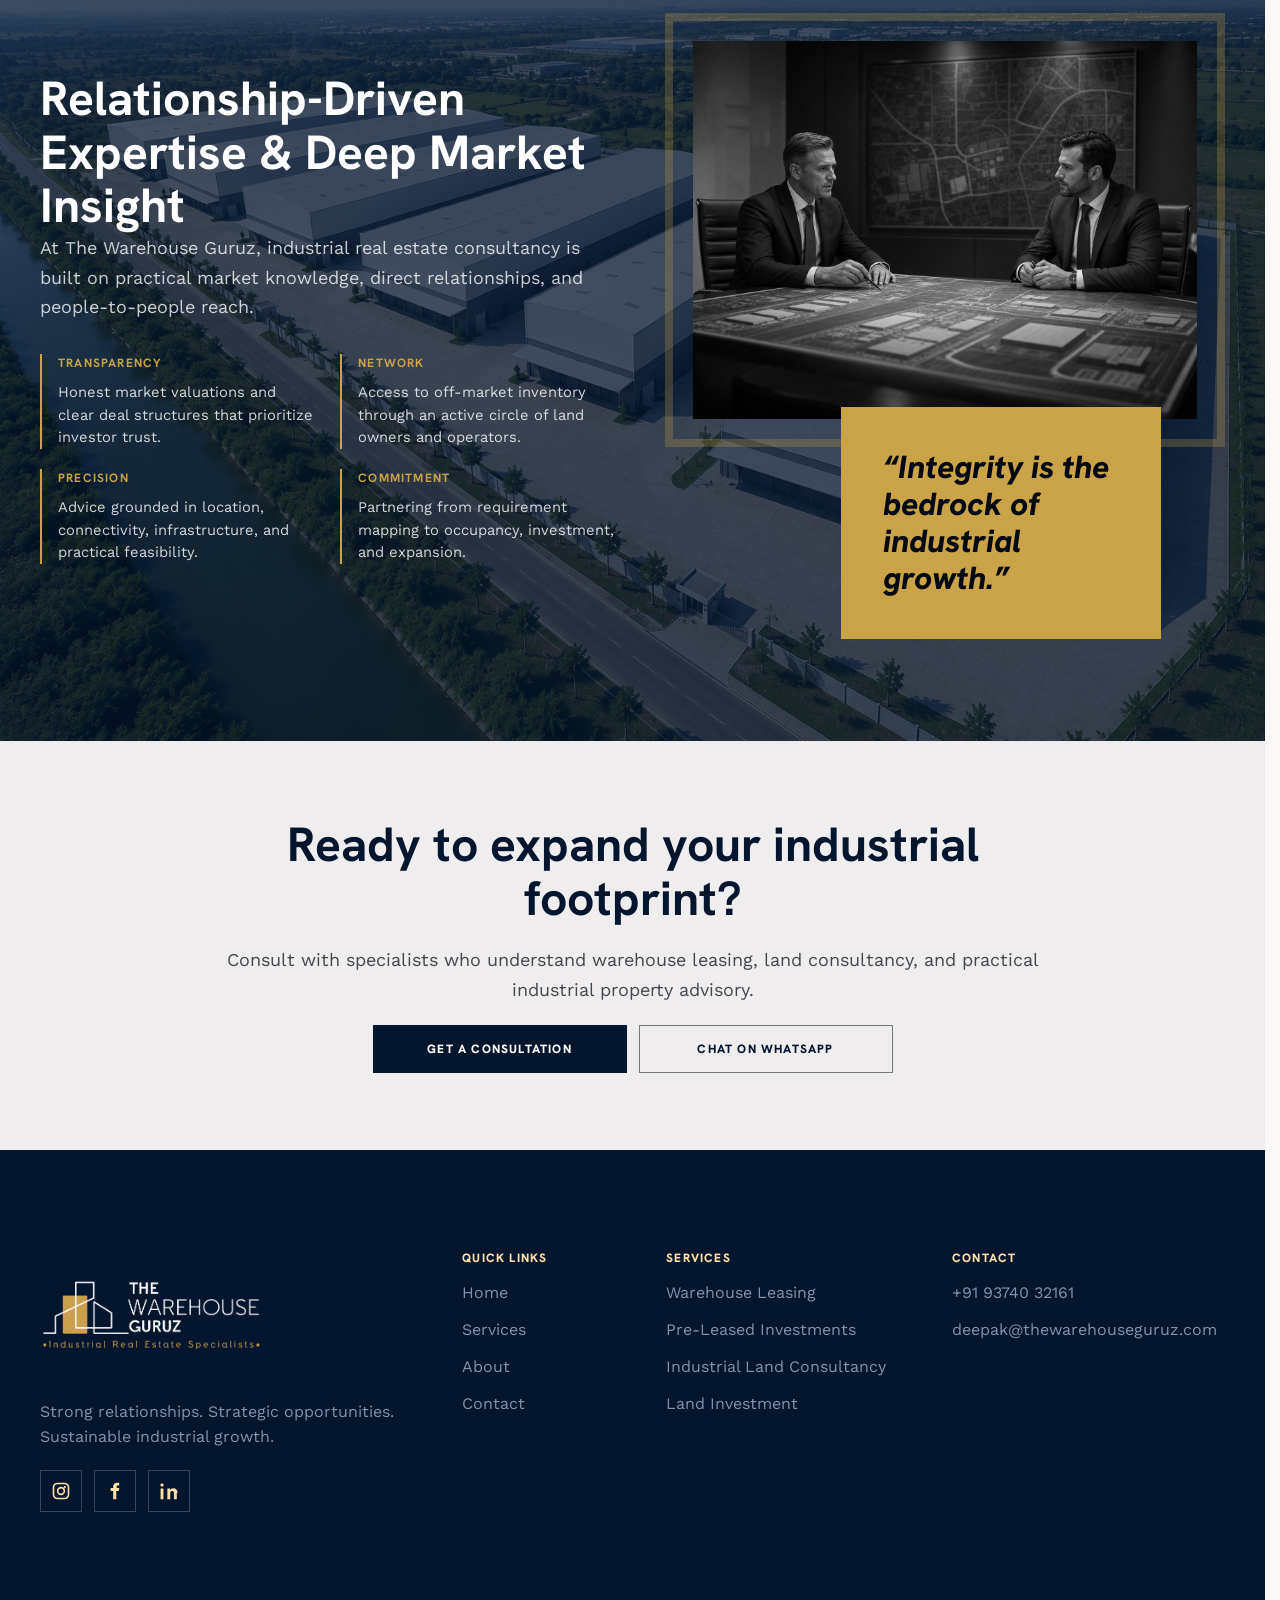
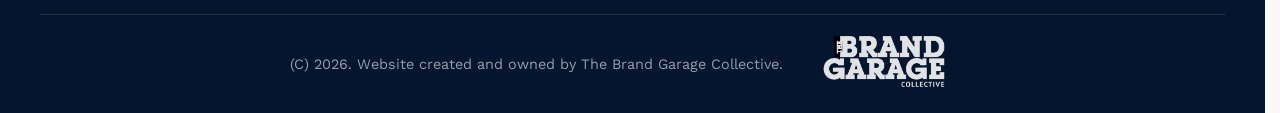
==== commit 4ab4954c: "Refine home SEO and stabilize desktop nav" ====
--- a/index.html
+++ b/index.html
@@ -6,16 +6,16 @@
     <meta name="viewport" content="width=device-width, initial-scale=1" />
     <meta
       name="description"
-      content="Warehouse leasing in Ahmedabad, industrial real estate consultancy, industrial land advisory, and pre-leased warehouse investment guidance across Gujarat."
+      content="Warehouse leasing and industrial real estate advisory around Ahmedabad, Sanand, Changodar, Gandhinagar, Kheda, Nadiad, Anand and nearby Gujarat markets."
     />
-    <title>Warehouse Leasing &amp; Industrial Real Estate in Ahmedabad | The Warehouse Guruz</title>
+    <title>The Warehouse Guruz | Industrial Real Estate Specialists</title>
     <link rel="canonical" href="https://thewarehouseguruz.com/" />
     <meta property="og:type" content="website" />
     <meta property="og:site_name" content="The Warehouse Guruz" />
-    <meta property="og:title" content="Warehouse Leasing &amp; Industrial Real Estate in Ahmedabad | The Warehouse Guruz" />
+    <meta property="og:title" content="The Warehouse Guruz | Industrial Real Estate Specialists" />
     <meta
       property="og:description"
-      content="Warehouse and industrial land solutions in Gujarat for businesses, corporates, and investors seeking practical industrial property advisory."
+      content="Industrial real estate specialists for warehouse leasing, land advisory, and investment opportunities across Ahmedabad, Sanand, Changodar, Gandhinagar, Kheda, Nadiad, Anand, Kalol, Viramgam, Dahegam, Kathlal, and nearby Gujarat markets."
     />
     <meta property="og:url" content="https://thewarehouseguruz.com/" />
     <meta property="og:image" content="https://thewarehouseguruz.com/assets/images/brand-hero-poster.png" />
@@ -74,7 +74,7 @@
             <span class="eyebrow">Industrial Real Estate Specialists</span>
             <h1>Connecting Businesses with the <span>Right Industrial Spaces</span></h1>
             <p class="lead">
-              Warehouse leasing in Ahmedabad, industrial real estate consultancy, and practical land advisory for businesses planning reliable growth across Gujarat.
+              Warehouse leasing, industrial real estate consultancy, and practical land advisory for businesses planning reliable growth.
             </p>
             <div class="hero-actions">
               <a class="btn btn-primary" href="contact.html">Discuss Warehouse Requirement</a>
@@ -87,8 +87,8 @@
       <section class="stats-band section-tight" aria-label="The Warehouse Guruz at a glance">
         <div class="container stats-grid">
           <div class="stat">
-            <div class="stat-value">Ahmedabad</div>
-            <div class="stat-label">Primary Market Focus</div>
+            <div class="stat-value">Focused</div>
+            <div class="stat-label">Requirement-Led Advisory</div>
           </div>
           <div class="stat">
             <div class="stat-value">Direct</div>
@@ -111,7 +111,7 @@
             <div>
               <h2>Warehouse And Industrial Land Solutions</h2>
               <p class="lead">
-                End-to-end industrial property advisory for warehouse space for lease, industrial land in Ahmedabad, pre-leased assets, and long-term investment opportunities.
+                End-to-end industrial property advisory for warehouse space for lease, land consultancy, pre-leased assets, and agricultural and non-agricultural land opportunities.
               </p>
             </div>
             <a class="btn btn-outline" href="services.html">View Industrial Real Estate Services</a>
@@ -122,7 +122,7 @@
               <span class="service-card-media">
                 <img
                   src="assets/images/warehouse-loading-bay.png"
-                  alt="Warehouse loading bay for warehouse leasing in Ahmedabad"
+                  alt="Warehouse loading bay for warehouse leasing advisory"
                   loading="lazy"
                 />
               </span>
@@ -152,7 +152,7 @@
               <span class="service-card-media">
                 <img
                   src="assets/images/industrial-land-parcels.png"
-                  alt="Industrial land parcels in Ahmedabad for site selection consultancy"
+                  alt="Industrial land parcels for site selection consultancy"
                   loading="lazy"
                 />
               </span>
@@ -167,13 +167,13 @@
               <span class="service-card-media">
                 <img
                   src="assets/images/industrial-land-highlight.png"
-                  alt="Industrial land investment plot near Gujarat logistics corridors"
+                  alt="Land investment plot for location and documentation review"
                   loading="lazy"
                 />
               </span>
               <span class="service-card-body">
                 <h3>Land Investment</h3>
-                <span class="text-muted">Industrial property advisory for land investment opportunities with document and location diligence.</span>
+                <span class="text-muted">Advisory for agricultural and non-agricultural land opportunities with document and location diligence.</span>
                 <span class="card-arrow" aria-hidden="true">→</span>
               </span>
             </a>
@@ -186,25 +186,25 @@
           <div class="opportunity-media reveal">
             <img
               src="assets/images/industrial-land-highlight1.png"
-              alt="Industrial land in Ahmedabad with marked plot boundary for investment review"
+              alt="Land parcel with marked plot boundary for investment review"
               loading="lazy"
             />
             <div class="opportunity-caption">
               <span class="tag">Featured Opportunity</span>
-              <h3>Explore Prime Industrial Land Opportunities</h3>
-              <a class="btn btn-secondary" href="contact.html">Discuss Industrial Land Requirement</a>
+              <h3>Explore Prime Land Opportunities</h3>
+              <a class="btn btn-secondary" href="contact.html">Discuss Your Requirements</a>
             </div>
           </div>
           <div class="opportunity-panels">
             <div class="panel dark reveal">
               <h3>Investment Thesis</h3>
               <p class="lead">
-                Industrial real estate remains a practical asset class, with demand shaped by logistics, manufacturing, and distribution-led growth around Ahmedabad and Gujarat.
+                Land investment decisions need a clear view of future use, documentation, access, and policy-led development potential before capital is committed.
               </p>
               <ul class="check-list">
                 <li>Clear titles and verified documentation</li>
-                <li>Strategic proximity to highway hubs</li>
-                <li>Development-ready industrial corridors</li>
+                <li>Residential-zone potential where future housing demand may emerge</li>
+                <li>Government planning signals, including SEZs, zoning, roads, and infrastructure expansion</li>
               </ul>
             </div>
             <div class="panel reveal">
@@ -212,7 +212,7 @@
                 <span class="metric-icon" aria-hidden="true">↗</span>
                 <div class="metric-value">Growth Corridor Review</div>
               </div>
-              <p class="text-muted">Location, connectivity, documentation, and market-readiness checks for industrial land investment decisions.</p>
+              <p class="text-muted">Location, connectivity, documentation, government planning, future road development, and road-widening checks for land investment decisions.</p>
             </div>
           </div>
         </div>
@@ -265,7 +265,7 @@
       <section class="cta-band section-tight">
         <div class="container cta-inner reveal">
           <h2>Ready to expand your industrial footprint?</h2>
-          <p class="lead">Consult with specialists who understand warehouse leasing, industrial land, and industrial property advisory in Ahmedabad.</p>
+          <p class="lead">Consult with specialists who understand warehouse leasing, land consultancy, and practical industrial property advisory.</p>
           <div class="cta-actions">
             <a class="btn btn-primary" href="contact.html">Get a Consultation</a>
             <a class="btn btn-outline" data-whatsapp href="https://wa.me/919374032161">Chat on WhatsApp</a>
--- a/styles.css
+++ b/styles.css
@@ -40,6 +40,8 @@
 
 html {
   min-width: 320px;
+  overflow-y: scroll;
+  scrollbar-gutter: stable;
   scroll-behavior: smooth;
 }
 
@@ -222,6 +224,7 @@
 }
 
 .nav {
+  position: relative;
   min-height: var(--header-height);
   display: flex;
   align-items: center;
@@ -230,6 +233,8 @@
 }
 
 .brand {
+  position: relative;
+  z-index: 1;
   display: inline-flex;
   align-items: center;
   gap: var(--space-3);
@@ -298,6 +303,8 @@
 }
 
 .nav-actions {
+  position: relative;
+  z-index: 1;
   display: flex;
   align-items: center;
   gap: var(--space-3);
@@ -1452,22 +1459,30 @@
   }
 
   .nav-links {
-    position: static;
+    position: absolute;
+    inset: 0 auto 0 50%;
     display: flex;
     align-items: center;
     gap: var(--space-8);
+    justify-content: center;
+    width: 354px;
     padding: 0;
     border: 0;
     background: transparent;
     box-shadow: none;
     opacity: 1;
     pointer-events: auto;
-    transform: none;
+    transform: translateX(-50%);
     visibility: visible;
+    transition: none;
   }
 
   .nav-link {
     min-height: var(--header-height);
+  }
+
+  .nav-cta {
+    width: 191px;
   }
 
   .hero-media::after {
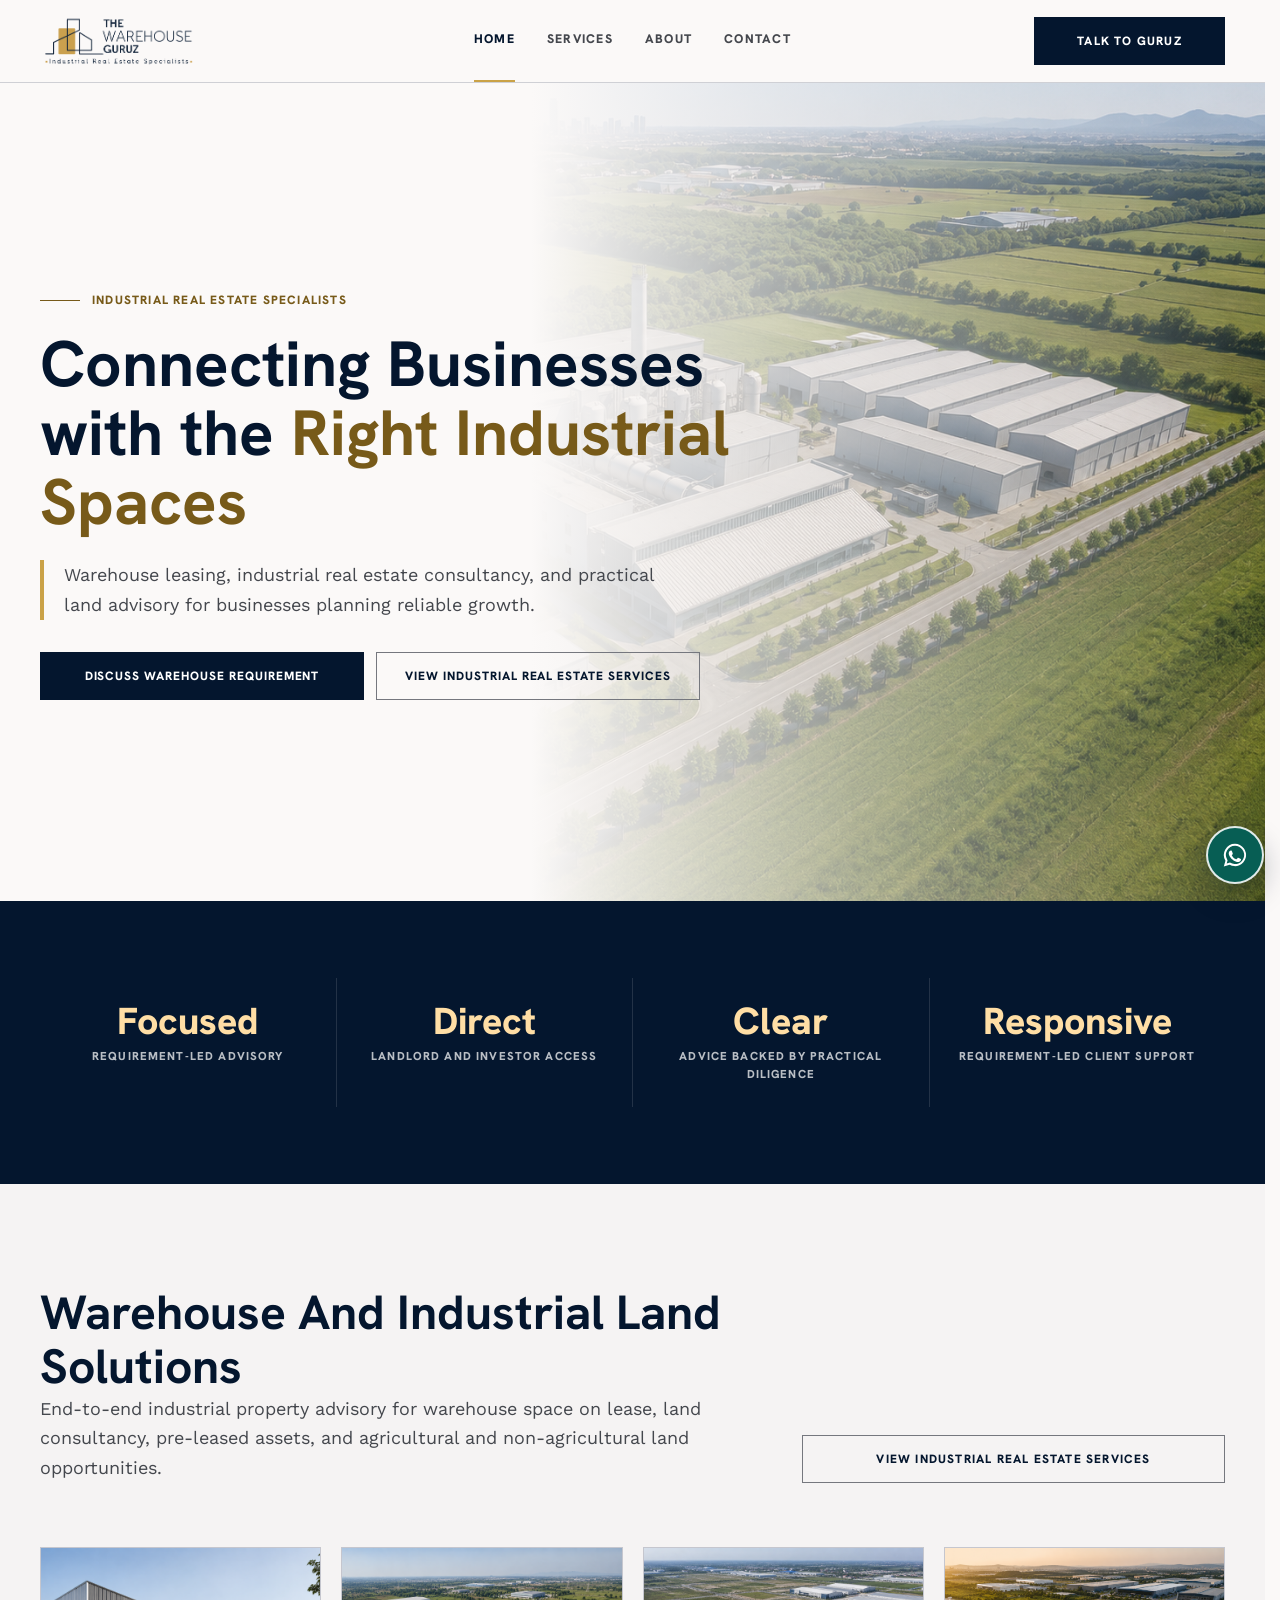
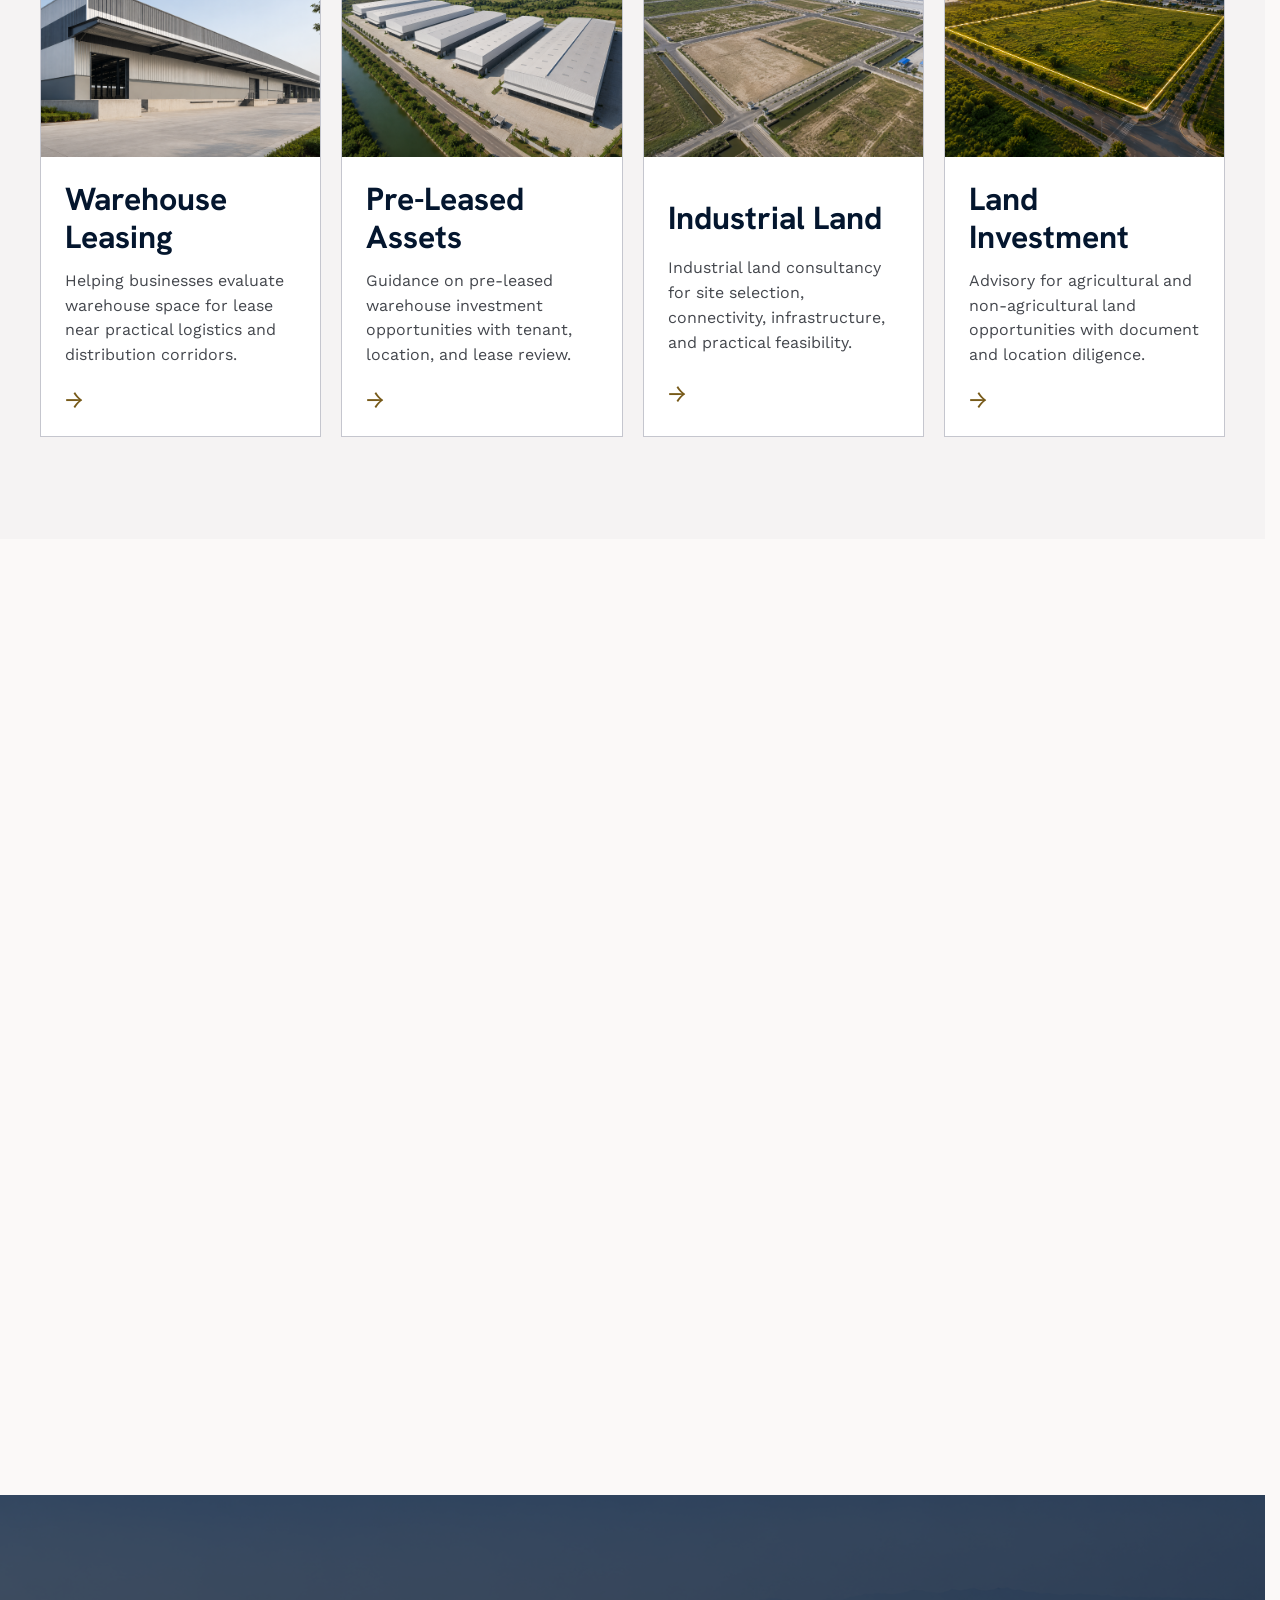
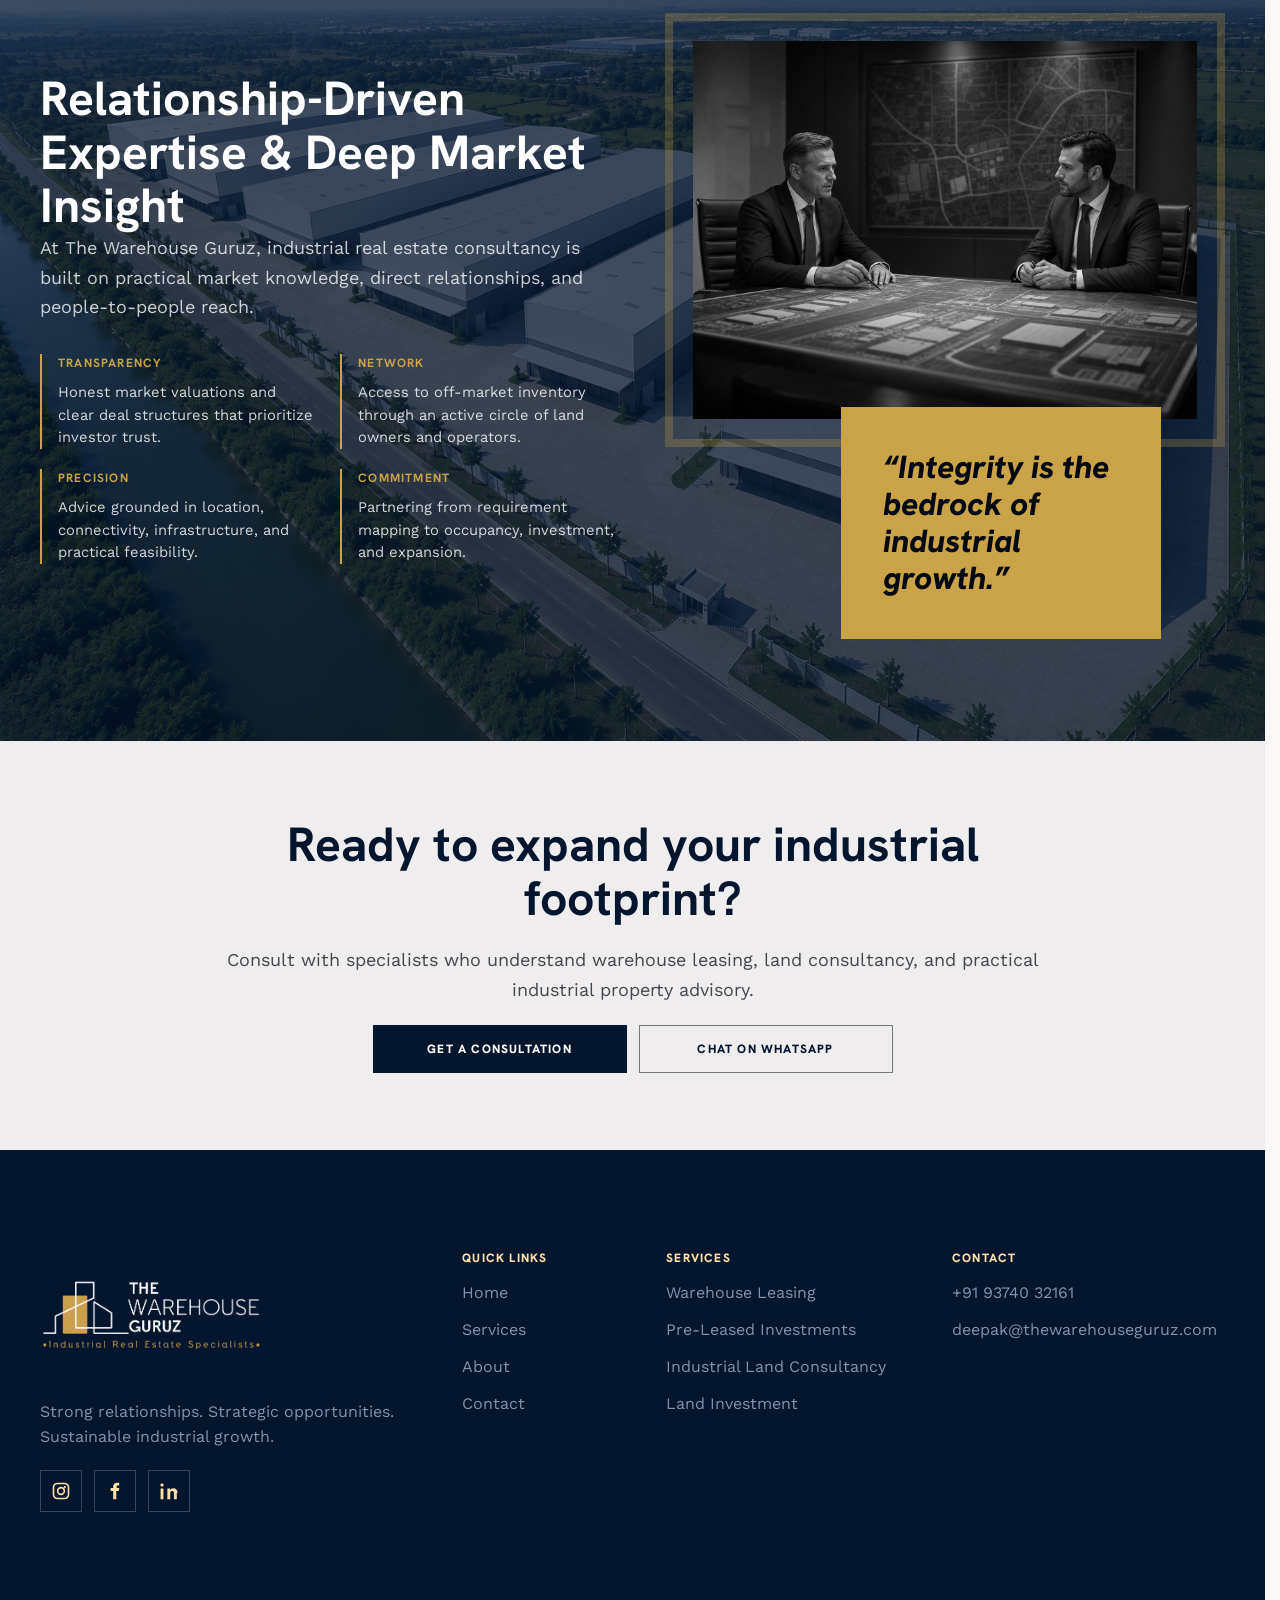
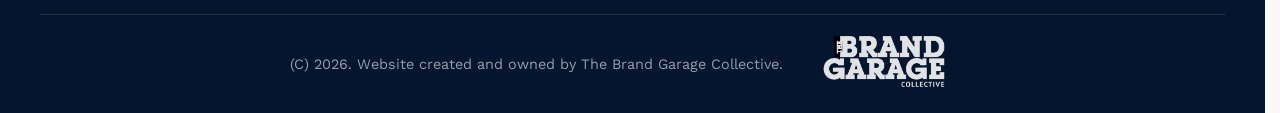
==== commit d25fef62: "minor word changes" ====
--- a/index.html
+++ b/index.html
@@ -111,7 +111,7 @@
             <div>
               <h2>Warehouse And Industrial Land Solutions</h2>
               <p class="lead">
-                End-to-end industrial property advisory for warehouse space for lease, land consultancy, pre-leased assets, and agricultural and non-agricultural land opportunities.
+                End-to-end industrial property advisory for warehouse space on lease, land consultancy, pre-leased assets, and agricultural and non-agricultural land opportunities.
               </p>
             </div>
             <a class="btn btn-outline" href="services.html">View Industrial Real Estate Services</a>
